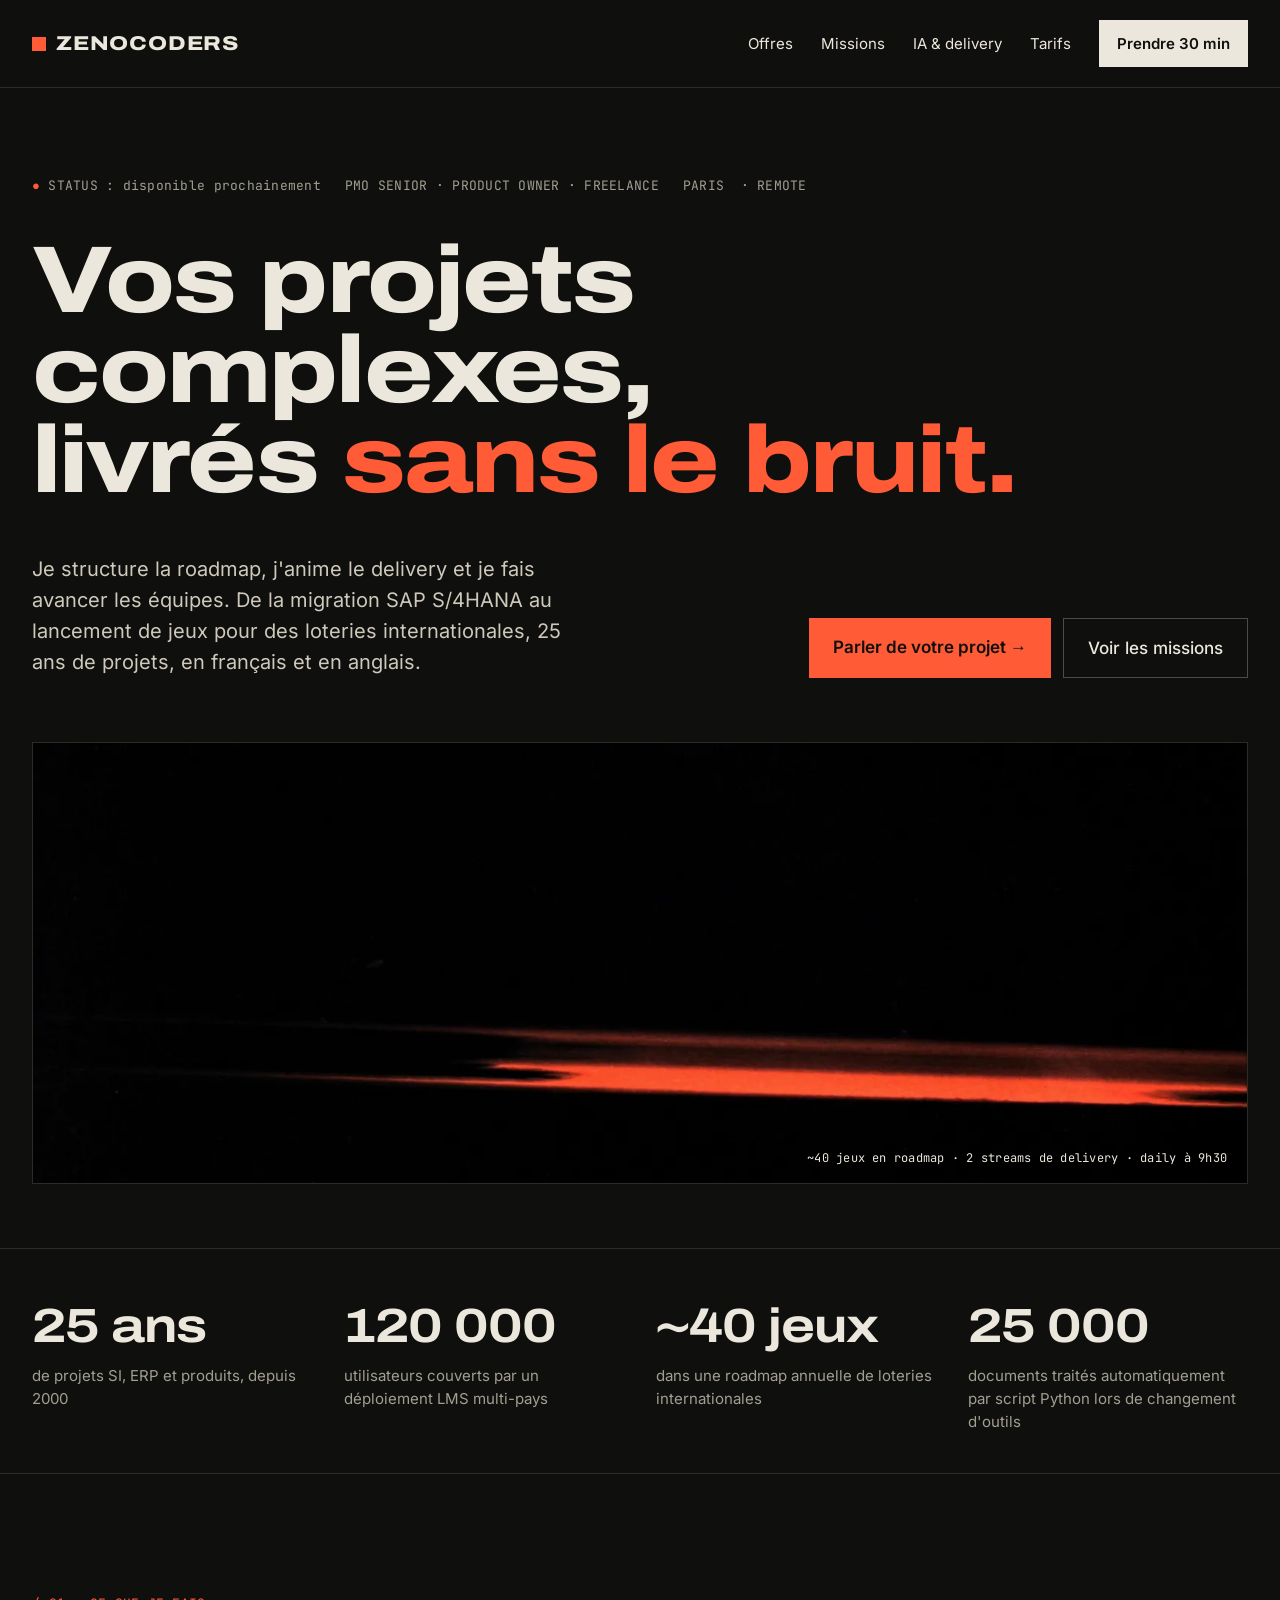
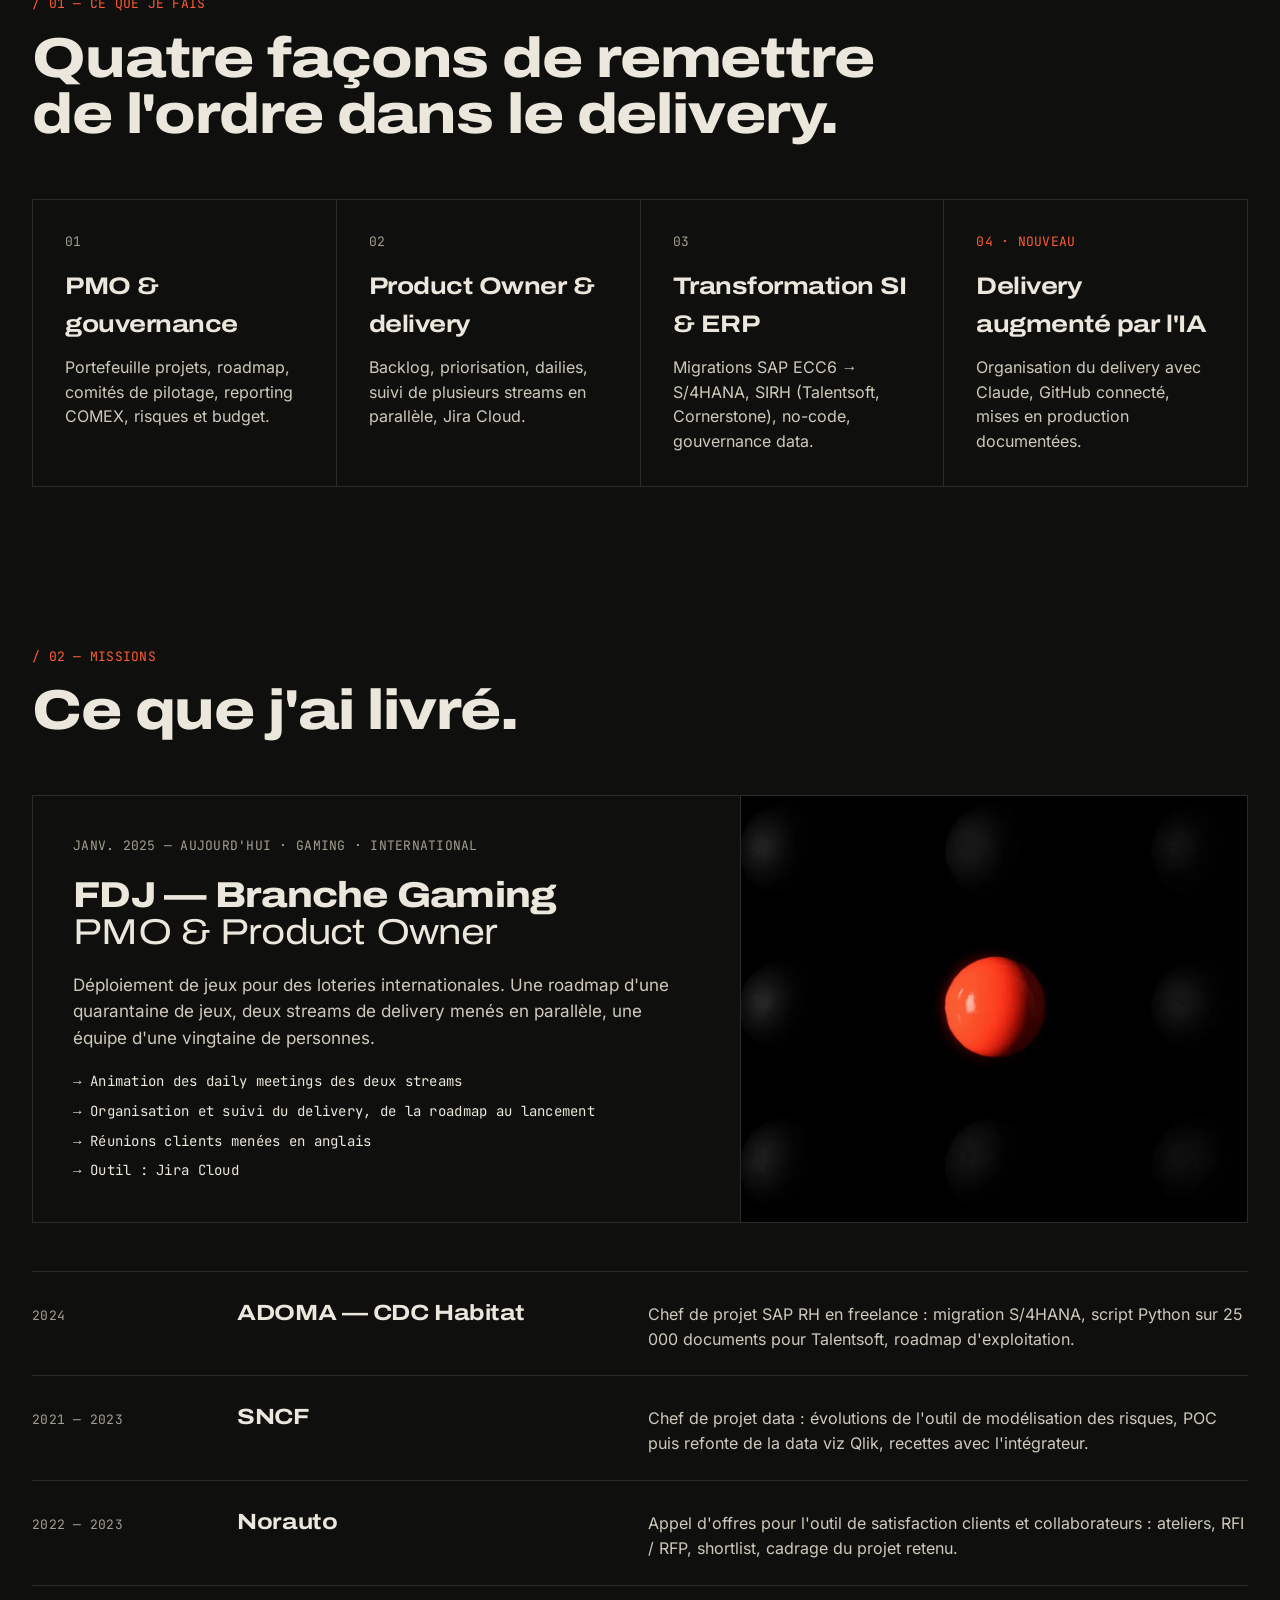
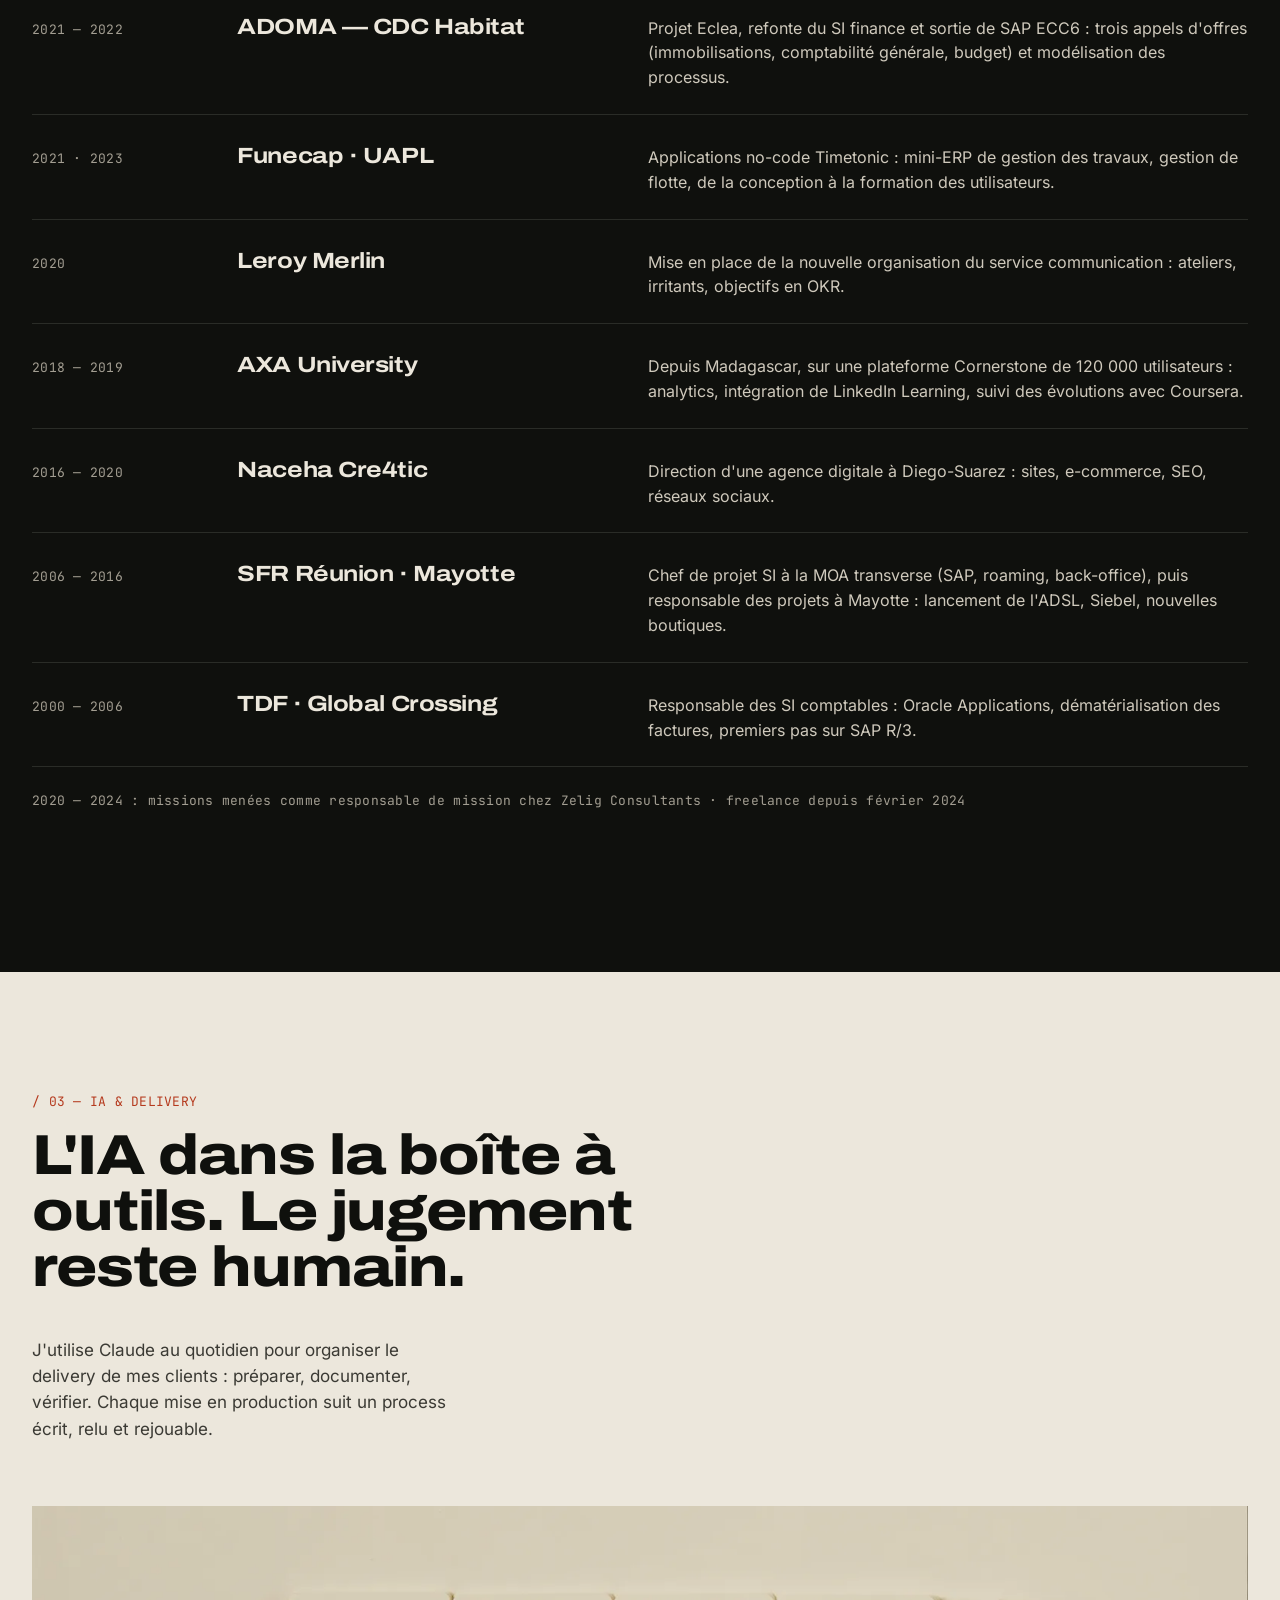
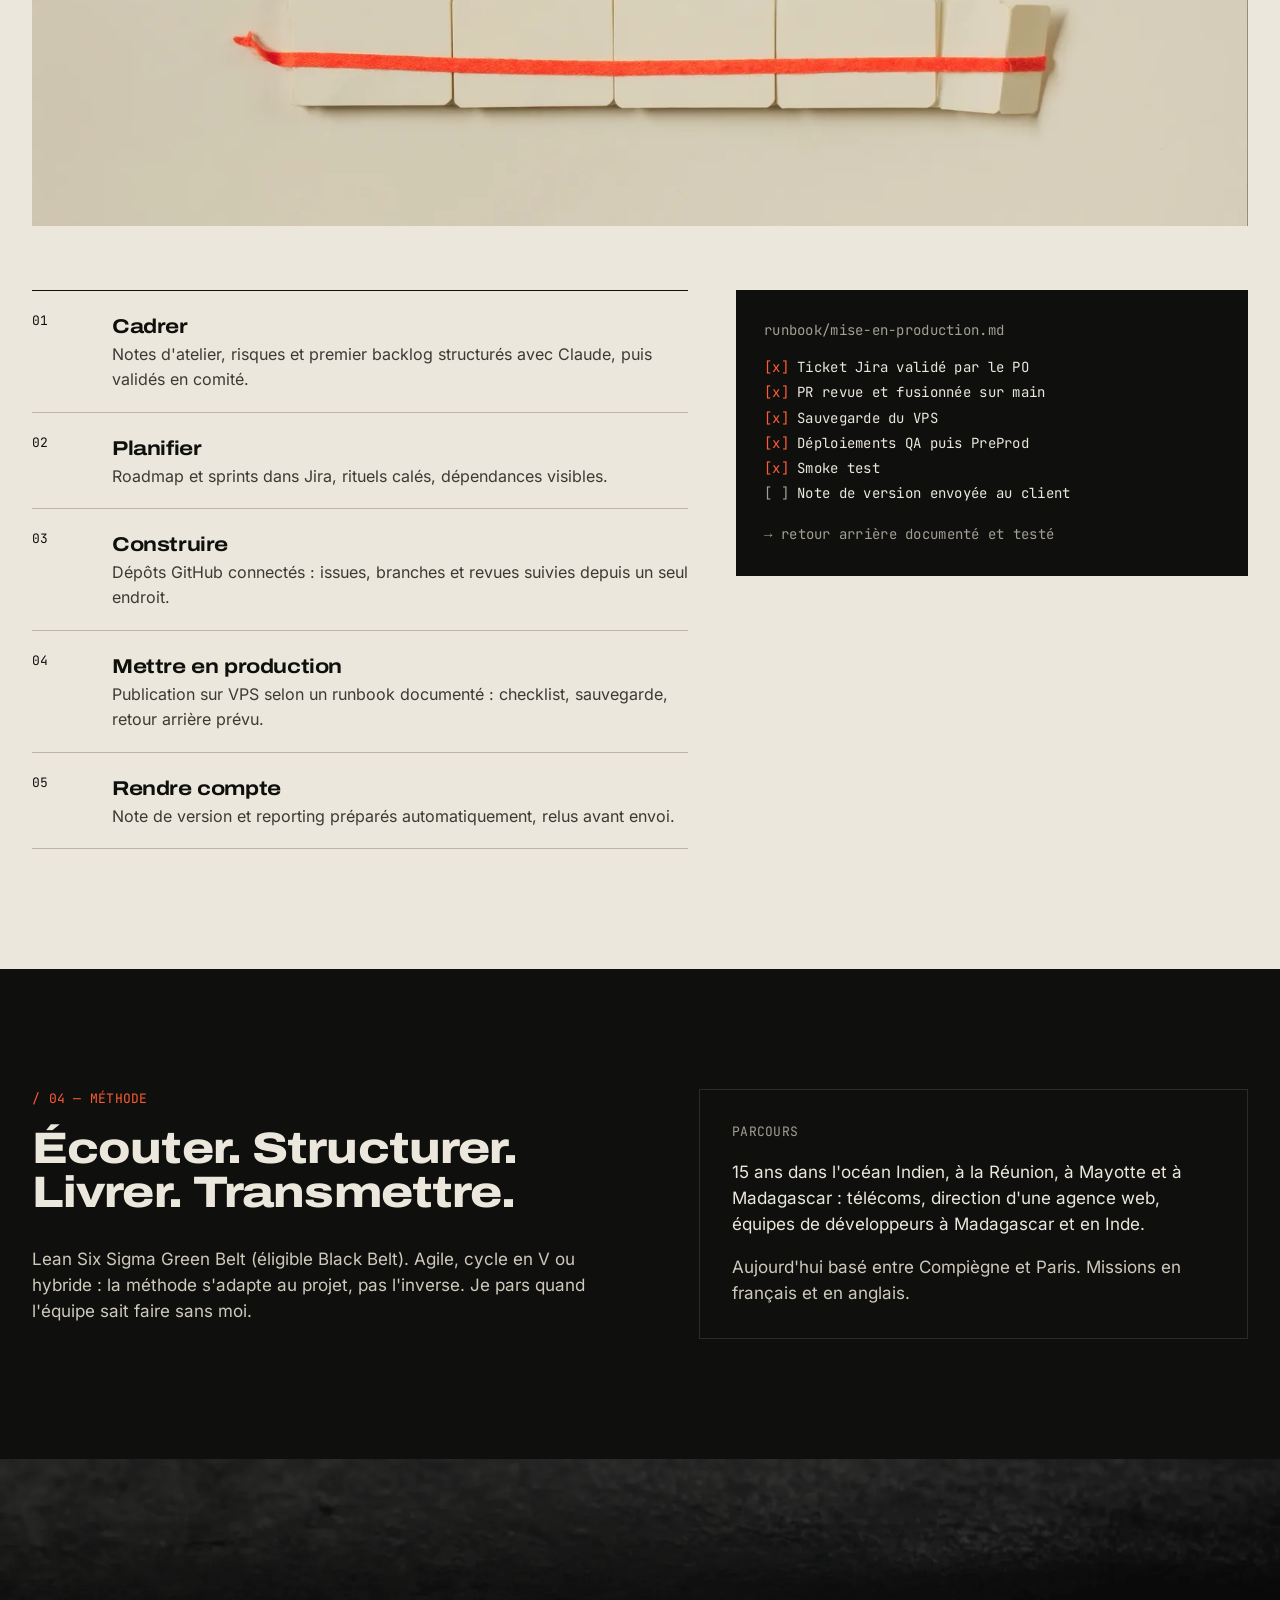
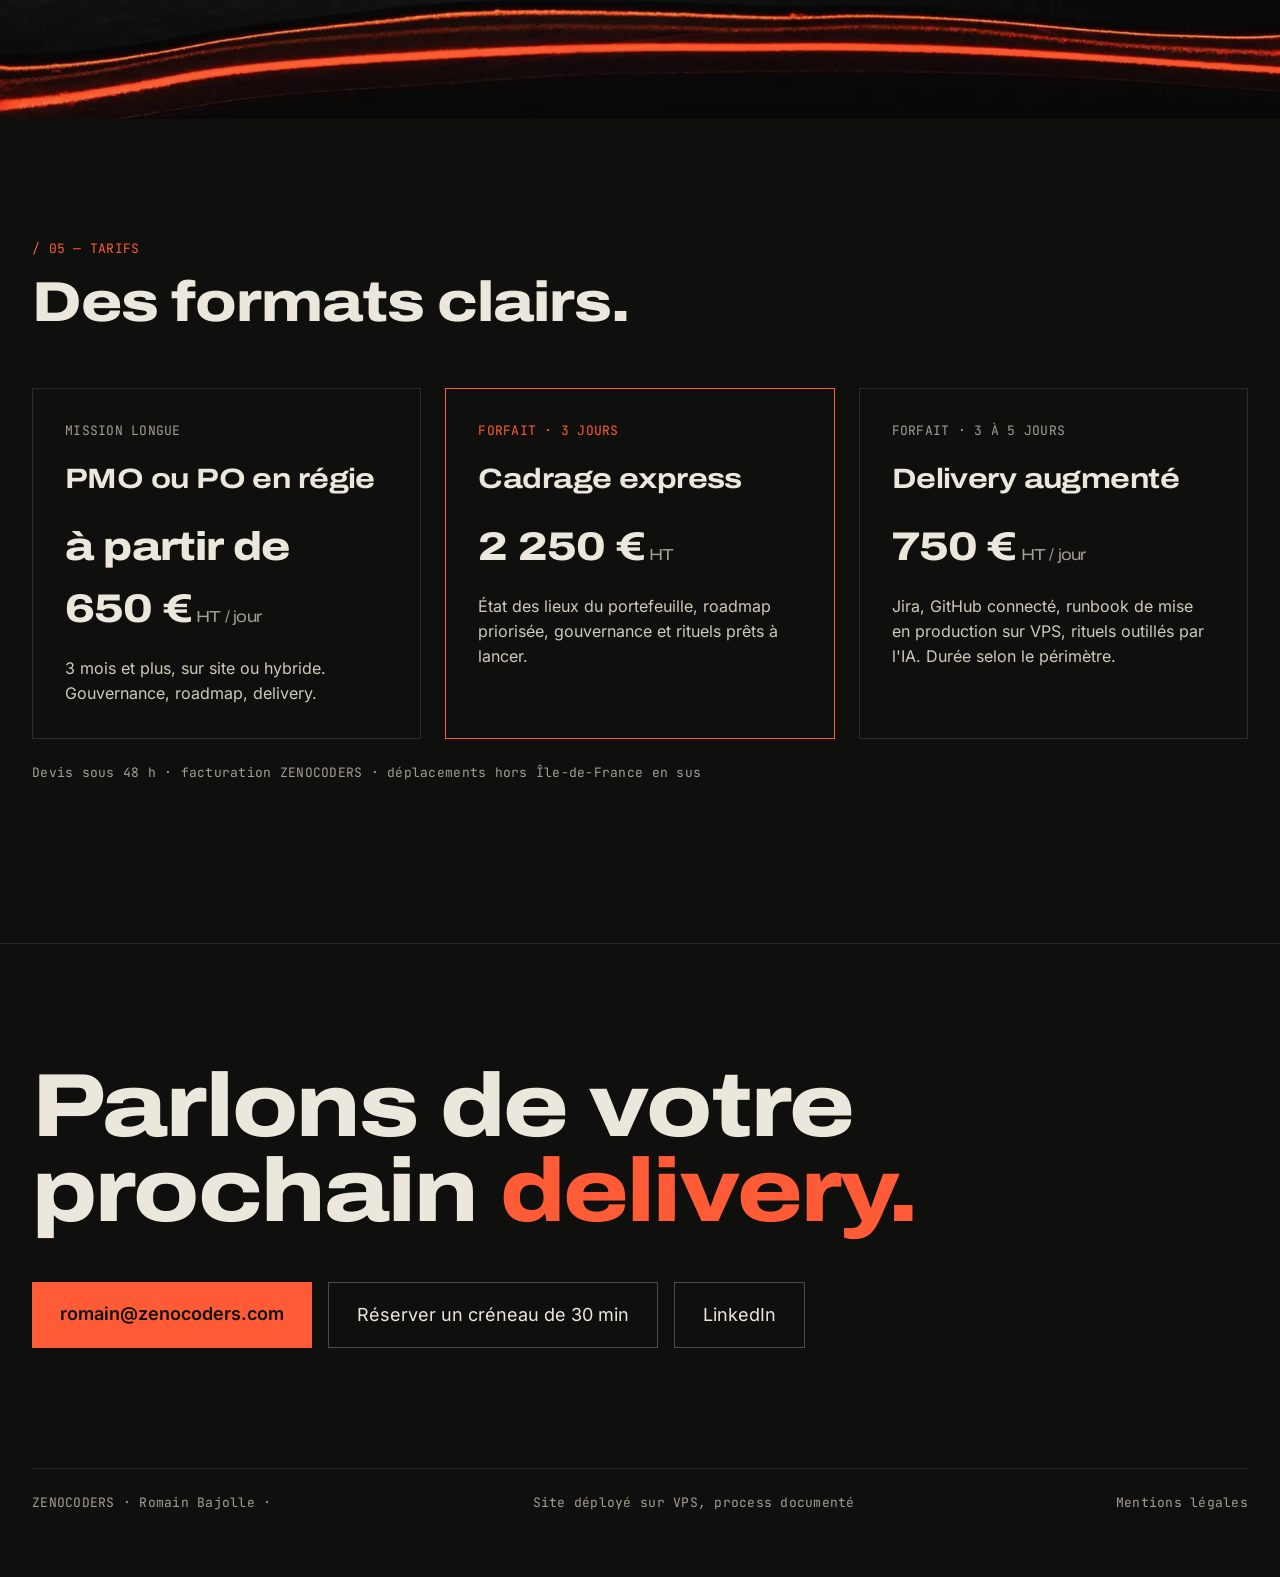
==== public/index.html @ 15e5d064 "Site vitrine zenocoders.com : page d'accueil, mentions légales, nginx durci, runbook Co-Authored-By:" ====
<!doctype html>
<html lang="fr">
<head>
<meta charset="utf-8">
<meta name="viewport" content="width=device-width, initial-scale=1">
<title>ZENOCODERS — PMO Senior &amp; Product Owner freelance</title>
<meta name="description" content="Romain Bajolle, PMO Senior et Product Owner freelance : roadmap, gouvernance et delivery de projets complexes, augmenté par l'IA. 25 ans de projets SI, ERP et produits.">
<meta name="theme-color" content="#0F100D">
<link rel="canonical" href="https://zenocoders.com/">
<meta property="og:type" content="website">
<meta property="og:title" content="ZENOCODERS — Vos projets complexes, livrés sans le bruit">
<meta property="og:description" content="PMO Senior &amp; Product Owner freelance. Roadmap, gouvernance, delivery augmenté par l'IA.">
<meta property="og:url" content="https://zenocoders.com/">
<meta property="og:image" content="https://zenocoders.com/assets/media/hero-poster.webp">
<link rel="icon" href="favicon.svg" type="image/svg+xml">
<link rel="preload" href="assets/fonts/archivo-var.woff2" as="font" type="font/woff2" crossorigin>
<link rel="stylesheet" href="styles.css">
<script src="main.js" defer></script>
</head>
<body>
<div style="background: #0F100D; color: #ECE7DC; font-family: 'Inter', sans-serif; font-size: 17px; line-height: 1.55; min-height: 100vh">

<!-- NAV -->
<header style="border-bottom: 1px solid #2A2C27">
<nav style="max-width: 1280px; margin: 0 auto; padding: 20px 32px; display: flex; flex-wrap: wrap; align-items: center; justify-content: space-between; gap: 16px">
<a href="#top" class="d" style="display: flex; align-items: center; gap: 10px; font-weight: 800; font-size: 20px; letter-spacing: 0.04em"><span style="width: 14px; height: 14px; background: #FF5B37; display: inline-block"></span>ZENOCODERS</a>
<div style="display: flex; flex-wrap: wrap; align-items: center; gap: 28px; font-size: 15px">
<span class="navl" style="display: contents"><a href="#offres">Offres</a><a href="#missions">Missions</a><a href="#ia">IA &amp; delivery</a><a href="#tarifs">Tarifs</a></span>
<a href="#contact" class="js-mail" data-u="romain" data-d="zenocoders.com" data-s="Prendre 30 min" style="background: #ECE7DC; color: #0F100D; padding: 12px 18px; font-weight: 600; min-height: 44px; box-sizing: border-box; display: inline-flex; align-items: center">Prendre 30 min</a>
</div>
</nav>
</header>

<!-- HERO -->


<!-- PROOF -->
<section class="sec" id="top" style="max-width: 1280px; margin: 0 auto; padding: 88px 32px 64px">
<div class="m" style="font-size: 13px; color: #A39E92; display: flex; flex-wrap: wrap; gap: 24px; margin-bottom: 40px"><span><span style="color: rgb(255, 91, 55)">●</span> STATUS : disponible prochainement</span><span>PMO SENIOR · PRODUCT OWNER · FREELANCE</span><span>PARIS&nbsp; · REMOTE</span></div>
<h1 class="d" style="margin: 0; font-size: clamp(48px, 7.4vw, 112px); line-height: 0.95; font-weight: 800; max-width: 1150px">Vos projets complexes,<br>livrés <span style="color: #FF5B37">sans le bruit.</span></h1>
<div style="display: flex; flex-wrap: wrap; justify-content: space-between; align-items: flex-end; gap: 32px; margin-top: 48px">
<p style="margin: 0; max-width: 560px; font-size: 20px; color: #CFC9BC">Je structure la roadmap, j'anime le delivery et je fais avancer les équipes. De la migration SAP S/4HANA au lancement de jeux pour des loteries internationales, 25 ans de projets, en français et en anglais.</p>
<div style="display: flex; flex-wrap: wrap; gap: 12px">
<a href="#contact" style="background: #FF5B37; color: #0F100D; padding: 16px 24px; font-weight: 600; min-height: 44px; box-sizing: border-box">Parler de votre projet →</a>
<a href="#missions" style="border: 1px solid #4A4C45; padding: 16px 24px; font-weight: 500; min-height: 44px; box-sizing: border-box">Voir les missions</a>
</div>
</div>

<!-- Hero visual: video placeholder + roadmap overlay -->
<div class="hv" style="margin-top: 64px; position: relative; height: 440px; background: #181A16; border: 1px solid #2A2C27; overflow: hidden">
<video preload="auto" src="assets/media/hero-loop.mp4" poster="assets/media/hero-poster.webp" autoplay muted loop playsinline aria-hidden="true" style="position: absolute; inset: 0; width: 100%; height: 100%; object-fit: cover"></video>
<div class="m" style="position: absolute; right: 20px; bottom: 16px; font-size: 12px; color: #ECE7DC">~40 jeux en roadmap · 2 streams de delivery · daily à 9h30</div>
</div>
</section><section style="border-top: 1px solid #2A2C27; border-bottom: 1px solid #2A2C27">
<div style="max-width: 1280px; margin: 0 auto; padding: 40px 32px; display: grid; grid-template-columns: repeat(auto-fit, minmax(220px, 1fr)); gap: 32px">
<div><div class="d" style="font-size: 48px; font-weight: 700">25 ans</div><div style="color: #A39E92; font-size: 15px">de projets SI, ERP et produits, depuis 2000</div></div>
<div><div class="d" style="font-size: 48px; font-weight: 700">120 000</div><div style="color: #A39E92; font-size: 15px">utilisateurs couverts par un déploiement LMS multi-pays</div></div>
<div><div class="d" style="font-size: 48px; font-weight: 700">~40 jeux</div><div style="color: #A39E92; font-size: 15px">dans une roadmap annuelle de loteries internationales</div></div>
<div><div class="d" style="font-size: 48px; font-weight: 700">25 000</div><div style="color: #A39E92; font-size: 15px">documents traités automatiquement par script Python lors de changement d'outils</div></div>
</div>
</section>

<!-- OFFRES -->
<section class="sec" id="offres" style="max-width: 1280px; margin: 0 auto; padding: 120px 32px 40px">
<div class="m" style="font-size: 13px; color: #FF5B37; margin-bottom: 16px">/ 01 — CE QUE JE FAIS</div>
<h2 class="d" style="margin: 0 0 56px; font-size: clamp(36px, 4.4vw, 64px); line-height: 1; font-weight: 800; max-width: 900px">Quatre façons de remettre de l'ordre dans le delivery.</h2>
<div style="display: grid; grid-template-columns: repeat(auto-fit, minmax(280px, 1fr)); gap: 1px; background: #2A2C27; border: 1px solid #2A2C27">
<div style="background: #0F100D; padding: 32px"><div class="m" style="font-size: 13px; color: #A39E92">01</div><h3 class="d" style="margin: 16px 0 12px; font-size: 24px; font-weight: 700">PMO &amp; gouvernance</h3><p style="margin: 0; color: #CFC9BC; font-size: 16px">Portefeuille projets, roadmap, comités de pilotage, reporting COMEX, risques et budget.</p></div>
<div style="background: #0F100D; padding: 32px"><div class="m" style="font-size: 13px; color: #A39E92">02</div><h3 class="d" style="margin: 16px 0 12px; font-size: 24px; font-weight: 700">Product Owner &amp; delivery</h3><p style="margin: 0; color: #CFC9BC; font-size: 16px">Backlog, priorisation, dailies, suivi de plusieurs streams en parallèle, Jira Cloud.</p></div>
<div style="background: #0F100D; padding: 32px"><div class="m" style="font-size: 13px; color: #A39E92">03</div><h3 class="d" style="margin: 16px 0 12px; font-size: 24px; font-weight: 700">Transformation SI &amp; ERP</h3><p style="margin: 0; color: #CFC9BC; font-size: 16px">Migrations SAP ECC6 → S/4HANA, SIRH (Talentsoft, Cornerstone), no-code, gouvernance data.</p></div>
<div style="background: #0F100D; padding: 32px"><div class="m" style="font-size: 13px; color: #FF5B37">04 · NOUVEAU</div><h3 class="d" style="margin: 16px 0 12px; font-size: 24px; font-weight: 700">Delivery augmenté par l'IA</h3><p style="margin: 0; color: #CFC9BC; font-size: 16px">Organisation du delivery avec Claude, GitHub connecté, mises en production documentées.</p></div>
</div>
</section>

<!-- MISSIONS -->
<section class="sec" id="missions" style="max-width: 1280px; margin: 0 auto; padding: 120px 32px 40px">
<div class="m" style="font-size: 13px; color: #FF5B37; margin-bottom: 16px">/ 02 — MISSIONS</div>
<h2 class="d" style="margin: 0 0 56px; font-size: clamp(36px, 4.4vw, 64px); line-height: 1; font-weight: 800">Ce que j'ai livré.</h2>

<!-- Featured case -->
<div style="display: flex; flex-wrap: wrap; border: 1px solid #2A2C27; margin-bottom: 48px">
<div style="flex: 1 1 520px; min-width: 0; padding: 40px; display: flex; flex-direction: column; gap: 20px">
<div class="m" style="font-size: 13px; color: #A39E92">JANV. 2025 — AUJOURD'HUI · GAMING · INTERNATIONAL</div>
<h3 class="d" style="margin: 0; font-size: 36px; line-height: 1.05; font-weight: 800">FDJ — Branche Gaming<br><span style="font-weight: 400">PMO &amp; Product Owner</span></h3>
<p style="margin: 0; color: #CFC9BC">Déploiement de jeux pour des loteries internationales. Une roadmap d'une quarantaine de jeux, deux streams de delivery menés en parallèle, une équipe d'une vingtaine de personnes.</p>
<ul class="m" style="margin: 0; padding: 0; list-style: none; font-size: 14px; display: flex; flex-direction: column; gap: 8px; color: #ECE7DC">
<li>→ Animation des daily meetings des deux streams</li>
<li>→ Organisation et suivi du delivery, de la roadmap au lancement</li>
<li>→ Réunions clients menées en anglais</li>
<li>→ Outil : Jira Cloud</li>
</ul>
</div>
<div style="flex: 1 1 400px; min-height: 340px; background: #181A16; border-left: 1px solid #2A2C27; position: relative">
<img src="assets/media/fdj-sphere.webp" alt="" style="position: absolute; inset: 0; width: 100%; height: 100%; object-fit: cover; display: block">
</div>
</div>

<!-- Mission list -->
<div style="border-top: 1px solid #2A2C27">
<div class="m-row" style="display: grid; grid-template-columns: repeat(12, minmax(0, 1fr)); gap: 16px; padding: 24px 0; border-bottom: 1px solid #2A2C27; align-items: baseline">
<div class="m" style="grid-column: span 2; font-size: 13px; color: #A39E92">2024</div>
<div class="d" style="grid-column: span 4; font-size: 22px; font-weight: 700">ADOMA — CDC Habitat</div>
<div style="grid-column: span 6; color: #CFC9BC; font-size: 16px">Chef de projet SAP RH en freelance : migration S/4HANA, script Python sur 25 000 documents pour Talentsoft, roadmap d'exploitation.</div>
</div>
<div class="m-row" style="display: grid; grid-template-columns: repeat(12, minmax(0, 1fr)); gap: 16px; padding: 24px 0; border-bottom: 1px solid #2A2C27; align-items: baseline">
<div class="m" style="grid-column: span 2; font-size: 13px; color: #A39E92">2021 — 2023</div>
<div class="d" style="grid-column: span 4; font-size: 22px; font-weight: 700">SNCF</div>
<div style="grid-column: span 6; color: #CFC9BC; font-size: 16px">Chef de projet data : évolutions de l'outil de modélisation des risques, POC puis refonte de la data viz Qlik, recettes avec l'intégrateur.</div>
</div>
<div class="m-row" style="display: grid; grid-template-columns: repeat(12, minmax(0, 1fr)); gap: 16px; padding: 24px 0; border-bottom: 1px solid #2A2C27; align-items: baseline">
<div class="m" style="grid-column: span 2; font-size: 13px; color: #A39E92">2022 — 2023</div>
<div class="d" style="grid-column: span 4; font-size: 22px; font-weight: 700">Norauto</div>
<div style="grid-column: span 6; color: #CFC9BC; font-size: 16px">Appel d'offres pour l'outil de satisfaction clients et collaborateurs : ateliers, RFI / RFP, shortlist, cadrage du projet retenu.</div>
</div>
<div class="m-row" style="display: grid; grid-template-columns: repeat(12, minmax(0, 1fr)); gap: 16px; padding: 24px 0; border-bottom: 1px solid #2A2C27; align-items: baseline">
<div class="m" style="grid-column: span 2; font-size: 13px; color: #A39E92">2021 — 2022</div>
<div class="d" style="grid-column: span 4; font-size: 22px; font-weight: 700">ADOMA — CDC Habitat</div>
<div style="grid-column: span 6; color: #CFC9BC; font-size: 16px">Projet Eclea, refonte du SI finance et sortie de SAP ECC6 : trois appels d'offres (immobilisations, comptabilité générale, budget) et modélisation des processus.</div>
</div>
<div class="m-row" style="display: grid; grid-template-columns: repeat(12, minmax(0, 1fr)); gap: 16px; padding: 24px 0; border-bottom: 1px solid #2A2C27; align-items: baseline">
<div class="m" style="grid-column: span 2; font-size: 13px; color: #A39E92">2021 · 2023</div>
<div class="d" style="grid-column: span 4; font-size: 22px; font-weight: 700">Funecap · UAPL</div>
<div style="grid-column: span 6; color: #CFC9BC; font-size: 16px">Applications no-code Timetonic : mini-ERP de gestion des travaux, gestion de flotte, de la conception à la formation des utilisateurs.</div>
</div>
<div class="m-row" style="display: grid; grid-template-columns: repeat(12, minmax(0, 1fr)); gap: 16px; padding: 24px 0; border-bottom: 1px solid #2A2C27; align-items: baseline">
<div class="m" style="grid-column: span 2; font-size: 13px; color: #A39E92">2020</div>
<div class="d" style="grid-column: span 4; font-size: 22px; font-weight: 700">Leroy Merlin</div>
<div style="grid-column: span 6; color: #CFC9BC; font-size: 16px">Mise en place de la nouvelle organisation du service communication : ateliers, irritants, objectifs en OKR.</div>
</div>
<div class="m-row" style="display: grid; grid-template-columns: repeat(12, minmax(0, 1fr)); gap: 16px; padding: 24px 0; border-bottom: 1px solid #2A2C27; align-items: baseline">
<div class="m" style="grid-column: span 2; font-size: 13px; color: #A39E92">2018 — 2019</div>
<div class="d" style="grid-column: span 4; font-size: 22px; font-weight: 700">AXA University</div>
<div style="grid-column: span 6; color: #CFC9BC; font-size: 16px">Depuis Madagascar, sur une plateforme Cornerstone de 120 000 utilisateurs : analytics, intégration de LinkedIn Learning, suivi des évolutions avec Coursera.</div>
</div>
<div class="m-row" style="display: grid; grid-template-columns: repeat(12, minmax(0, 1fr)); gap: 16px; padding: 24px 0; border-bottom: 1px solid #2A2C27; align-items: baseline">
<div class="m" style="grid-column: span 2; font-size: 13px; color: #A39E92">2016 — 2020</div>
<div class="d" style="grid-column: span 4; font-size: 22px; font-weight: 700">Naceha Cre4tic</div>
<div style="grid-column: span 6; color: #CFC9BC; font-size: 16px">Direction d'une agence digitale à Diego-Suarez : sites, e-commerce, SEO, réseaux sociaux.</div>
</div>
<div class="m-row" style="display: grid; grid-template-columns: repeat(12, minmax(0, 1fr)); gap: 16px; padding: 24px 0; border-bottom: 1px solid #2A2C27; align-items: baseline">
<div class="m" style="grid-column: span 2; font-size: 13px; color: #A39E92">2006 — 2016</div>
<div class="d" style="grid-column: span 4; font-size: 22px; font-weight: 700">SFR Réunion · Mayotte</div>
<div style="grid-column: span 6; color: #CFC9BC; font-size: 16px">Chef de projet SI à la MOA transverse (SAP, roaming, back-office), puis responsable des projets à Mayotte : lancement de l'ADSL, Siebel, nouvelles boutiques.</div>
</div>
<div class="m-row" style="display: grid; grid-template-columns: repeat(12, minmax(0, 1fr)); gap: 16px; padding: 24px 0; border-bottom: 1px solid #2A2C27; align-items: baseline">
<div class="m" style="grid-column: span 2; font-size: 13px; color: #A39E92">2000 — 2006</div>
<div class="d" style="grid-column: span 4; font-size: 22px; font-weight: 700">TDF · Global Crossing</div>
<div style="grid-column: span 6; color: #CFC9BC; font-size: 16px">Responsable des SI comptables : Oracle Applications, dématérialisation des factures, premiers pas sur SAP R/3.</div>
</div>
</div>
<p class="m" style="margin: 24px 0 0; font-size: 13px; color: #A39E92">2020 — 2024 : missions menées comme responsable de mission chez Zelig Consultants · freelance depuis février 2024</p>
</section>

<!-- IA -->
<section id="ia" style="background: #ECE7DC; color: #0F100D; margin-top: 120px">
<div class="sec" style="max-width: 1280px; margin: 0 auto; padding: 120px 32px">
<div class="m" style="font-size: 13px; color: #B53A1E; margin-bottom: 16px">/ 03 — IA &amp; DELIVERY</div>
<div style="display: flex; flex-wrap: wrap; justify-content: space-between; gap: 40px; margin-bottom: 64px">
<h2 class="d" style="margin: 0; font-size: clamp(36px, 4.4vw, 64px); line-height: 1; font-weight: 800; max-width: 760px">L'IA dans la boîte à outils. Le jugement reste humain.</h2>
<p style="margin: 0; max-width: 420px; color: #3B3A34">J'utilise Claude au quotidien pour organiser le delivery de mes clients : préparer, documenter, vérifier. Chaque mise en production suit un process écrit, relu et rejouable.</p>
</div>
<img src="assets/media/ia-fil.webp" alt="" style="display: block; width: 100%; height: 320px; object-fit: cover; margin-bottom: 64px">
<div style="display: flex; flex-wrap: wrap; gap: 48px">
<ol style="flex: 1 1 560px; min-width: 0; margin: 0; padding: 0; list-style: none; border-top: 1px solid #0F100D">
<li style="display: grid; grid-template-columns: 64px 1fr; gap: 16px; padding: 20px 0; border-bottom: 1px solid #BDB6A8"><span class="m" style="font-size: 13px">01</span><div><strong class="d" style="font-size: 20px">Cadrer</strong><div style="color: #3B3A34; font-size: 16px">Notes d'atelier, risques et premier backlog structurés avec Claude, puis validés en comité.</div></div></li>
<li style="display: grid; grid-template-columns: 64px 1fr; gap: 16px; padding: 20px 0; border-bottom: 1px solid #BDB6A8"><span class="m" style="font-size: 13px">02</span><div><strong class="d" style="font-size: 20px">Planifier</strong><div style="color: #3B3A34; font-size: 16px">Roadmap et sprints dans Jira, rituels calés, dépendances visibles.</div></div></li>
<li style="display: grid; grid-template-columns: 64px 1fr; gap: 16px; padding: 20px 0; border-bottom: 1px solid #BDB6A8"><span class="m" style="font-size: 13px">03</span><div><strong class="d" style="font-size: 20px">Construire</strong><div style="color: #3B3A34; font-size: 16px">Dépôts GitHub connectés : issues, branches et revues suivies depuis un seul endroit.</div></div></li>
<li style="display: grid; grid-template-columns: 64px 1fr; gap: 16px; padding: 20px 0; border-bottom: 1px solid #BDB6A8"><span class="m" style="font-size: 13px">04</span><div><strong class="d" style="font-size: 20px">Mettre en production</strong><div style="color: #3B3A34; font-size: 16px">Publication sur VPS selon un runbook documenté : checklist, sauvegarde, retour arrière prévu.</div></div></li>
<li style="display: grid; grid-template-columns: 64px 1fr; gap: 16px; padding: 20px 0; border-bottom: 1px solid #BDB6A8"><span class="m" style="font-size: 13px">05</span><div><strong class="d" style="font-size: 20px">Rendre compte</strong><div style="color: #3B3A34; font-size: 16px">Note de version et reporting préparés automatiquement, relus avant envoi.</div></div></li>
</ol>
<div class="m" style="flex: 1 1 360px; min-width: 0; background: #0F100D; color: #ECE7DC; padding: 28px; font-size: 14px; line-height: 1.8; align-self: flex-start">
<div style="color: #A39E92; margin-bottom: 12px">runbook/mise-en-production.md</div>
<div><span style="color: #FF5B37">[x]</span> Ticket Jira validé par le PO</div>
<div><span style="color: #FF5B37">[x]</span> PR revue et fusionnée sur main</div>
<div><span style="color: #FF5B37">[x]</span> Sauvegarde du VPS</div>
<div><span style="color: rgb(255, 91, 55)">[x]</span> Déploiements QA puis PreProd</div>
<div><span style="color: rgb(255, 91, 55)">[x]</span>&nbsp;Smoke test</div>
<div><span style="color: #A39E92">[ ]</span> Note de version envoyée au client</div>
<div style="color: #A39E92; margin-top: 16px">→ retour arrière documenté et testé</div>
</div>
</div>
</div>
</section>

<!-- METHODE + PARCOURS -->
<section class="sec" style="max-width: 1280px; margin: 0 auto; padding: 120px 32px 40px; display: flex; flex-wrap: wrap; gap: 64px">
<div style="flex: 1 1 520px; min-width: 0">
<div class="m" style="font-size: 13px; color: #FF5B37; margin-bottom: 16px">/ 04 — MÉTHODE</div>
<h2 class="d" style="margin: 0 0 32px; font-size: 44px; line-height: 1; font-weight: 800">Écouter. Structurer. Livrer. Transmettre.</h2>
<p style="margin: 0; color: #CFC9BC">Lean Six Sigma Green Belt (éligible Black Belt). Agile, cycle en V ou hybride : la méthode s'adapte au projet, pas l'inverse. Je pars quand l'équipe sait faire sans moi.</p>
</div>
<div style="flex: 1 1 400px; min-width: 0; border: 1px solid #2A2C27; padding: 32px">
<div class="m" style="font-size: 13px; color: #A39E92; margin-bottom: 16px">PARCOURS</div>
<p style="margin: 0 0 16px">15 ans dans l'océan Indien, à la Réunion, à Mayotte et à Madagascar : télécoms, direction d'une agence web, équipes de développeurs à Madagascar et en Inde.</p>
<p style="margin: 0; color: #CFC9BC">Aujourd'hui basé entre Compiègne et Paris. Missions en français et en anglais.</p>
</div>
</section>

<div style="margin-top: 80px; height: 260px; overflow: hidden"><img src="assets/media/ligne-metal.webp" alt="" style="display: block; width: 100%; height: 100%; object-fit: cover"></div>
<!-- TARIFS -->
<section class="sec" id="tarifs" style="max-width: 1280px; margin: 0 auto; padding: 120px 32px 40px">
<div class="m" style="font-size: 13px; color: #FF5B37; margin-bottom: 16px">/ 05 — TARIFS</div>
<h2 class="d" style="margin: 0 0 56px; font-size: clamp(36px, 4.4vw, 64px); line-height: 1; font-weight: 800">Des formats clairs.</h2>
<div style="display: grid; grid-template-columns: repeat(auto-fit, minmax(300px, 1fr)); gap: 24px">
<div style="border: 1px solid #2A2C27; padding: 32px; display: flex; flex-direction: column; gap: 16px">
<div class="m" style="font-size: 13px; color: #A39E92">MISSION LONGUE</div>
<h3 class="d" style="margin: 0; font-size: 28px; font-weight: 700">PMO ou PO en régie</h3>
<div class="d" style="font-size: 40px; font-weight: 800">à partir de <br>650 €<span style="font-size: 16px; font-weight: 400; color: rgb(163, 158, 146)"> HT / jour</span></div>
<p style="margin: 0; color: #CFC9BC; font-size: 16px">3 mois et plus, sur site ou hybride. Gouvernance, roadmap, delivery.</p>
</div>
<div style="border: 1px solid #FF5B37; padding: 32px; display: flex; flex-direction: column; gap: 16px">
<div class="m" style="font-size: 13px; color: #FF5B37">FORFAIT · 3 JOURS</div>
<h3 class="d" style="margin: 0; font-size: 28px; font-weight: 700">Cadrage express</h3>
<div class="d" style="font-size: 40px; font-weight: 800">2 250 €<span style="font-size: 16px; font-weight: 400; color: rgb(163, 158, 146)"> HT</span></div>
<p style="margin: 0; color: #CFC9BC; font-size: 16px">État des lieux du portefeuille, roadmap priorisée, gouvernance et rituels prêts à lancer.</p>
</div>
<div style="border: 1px solid #2A2C27; padding: 32px; display: flex; flex-direction: column; gap: 16px">
<div class="m" style="font-size: 13px; color: #A39E92">FORFAIT · 3 À 5 JOURS</div>
<h3 class="d" style="margin: 0; font-size: 28px; font-weight: 700">Delivery augmenté</h3>
<div class="d" style="font-size: 40px; font-weight: 800">750 €<span style="font-size: 16px; font-weight: 400; color: rgb(163, 158, 146)"> HT / jour</span></div>
<p style="margin: 0; color: #CFC9BC; font-size: 16px">Jira, GitHub connecté, runbook de mise en production sur VPS, rituels outillés par l'IA. Durée selon le périmètre.</p>
</div>
</div>
<p class="m" style="margin: 24px 0 0; font-size: 13px; color: #A39E92">Devis sous 48 h · facturation ZENOCODERS · déplacements hors Île-de-France en sus</p>
</section>

<!-- CONTACT -->
<section id="contact" style="border-top: 1px solid #2A2C27; margin-top: 120px">
<div class="sec" style="max-width: 1280px; margin: 0 auto; padding: 120px 32px 64px">
<h2 class="d" style="margin: 0; font-size: clamp(44px, 7vw, 104px); line-height: 0.95; font-weight: 800">Parlons de votre<br>prochain <span style="color: #FF5B37">delivery.</span></h2>
<div style="display: flex; flex-wrap: wrap; gap: 16px; margin-top: 48px">
<a href="#contact" class="js-mail" data-u="romain" data-d="zenocoders.com" data-text="1" style="background: #FF5B37; color: #0F100D; padding: 18px 28px; font-weight: 600; font-size: 18px">romain [at] zenocoders.com</a>
<a href="#contact" class="js-mail" data-u="romain" data-d="zenocoders.com" data-s="Créneau de 30 min" style="border: 1px solid #4A4C45; padding: 18px 28px; font-size: 18px">Réserver un créneau de 30 min</a>
<a href="https://www.linkedin.com/in/romain-bajolle/" rel="noopener noreferrer" target="_blank" style="border: 1px solid #4A4C45; padding: 18px 28px; font-size: 18px">LinkedIn</a>
</div>
<div class="m" style="margin-top: 120px; padding-top: 24px; border-top: 1px solid #2A2C27; display: flex; flex-wrap: wrap; justify-content: space-between; gap: 16px; font-size: 13px; color: #A39E92"><span>ZENOCODERS · Romain Bajolle ·</span><span>Site déployé sur VPS, process documenté</span><a href="mentions-legales.html" style="color: #A39E92">Mentions légales</a></div>
</div>
</section>

</div>
</body>
</html>
---- public/styles.css ----
@font-face{font-family:'Archivo';src:url(assets/fonts/archivo-var.woff2) format('woff2');font-weight:100 900;font-stretch:62% 125%;font-display:swap}
@font-face{font-family:'Inter';src:url(assets/fonts/inter-400.woff2) format('woff2');font-weight:400;font-display:swap}
@font-face{font-family:'Inter';src:url(assets/fonts/inter-500.woff2) format('woff2');font-weight:500;font-display:swap}
@font-face{font-family:'Inter';src:url(assets/fonts/inter-600.woff2) format('woff2');font-weight:600;font-display:swap}
@font-face{font-family:'JetBrains Mono';src:url(assets/fonts/jbmono-400.woff2) format('woff2');font-weight:400;font-display:swap}
@font-face{font-family:'JetBrains Mono';src:url(assets/fonts/jbmono-500.woff2) format('woff2');font-weight:500;font-display:swap}
html{scroll-behavior:smooth}
@media (prefers-reduced-motion:reduce){html{scroll-behavior:auto}}
a:focus-visible{outline:2px solid #FF5B37;outline-offset:3px}
body{margin:0;background:#0F100D}
a{color:#ECE7DC;text-decoration:none}a:hover{color:#FF5B37}
.d{font-family:'Archivo',sans-serif;font-stretch:118%;letter-spacing:-0.02em}
.m{font-family:'JetBrains Mono',monospace;letter-spacing:0.02em}
.m-row{}
@media (max-width:720px){
.m-row{grid-template-columns:1fr!important;gap:6px!important}
.m-row>*{grid-column:auto!important}
.sec{padding-top:72px!important;padding-left:20px!important;padding-right:20px!important}
.navl{display:none!important}
.hv{height:240px!important}
}
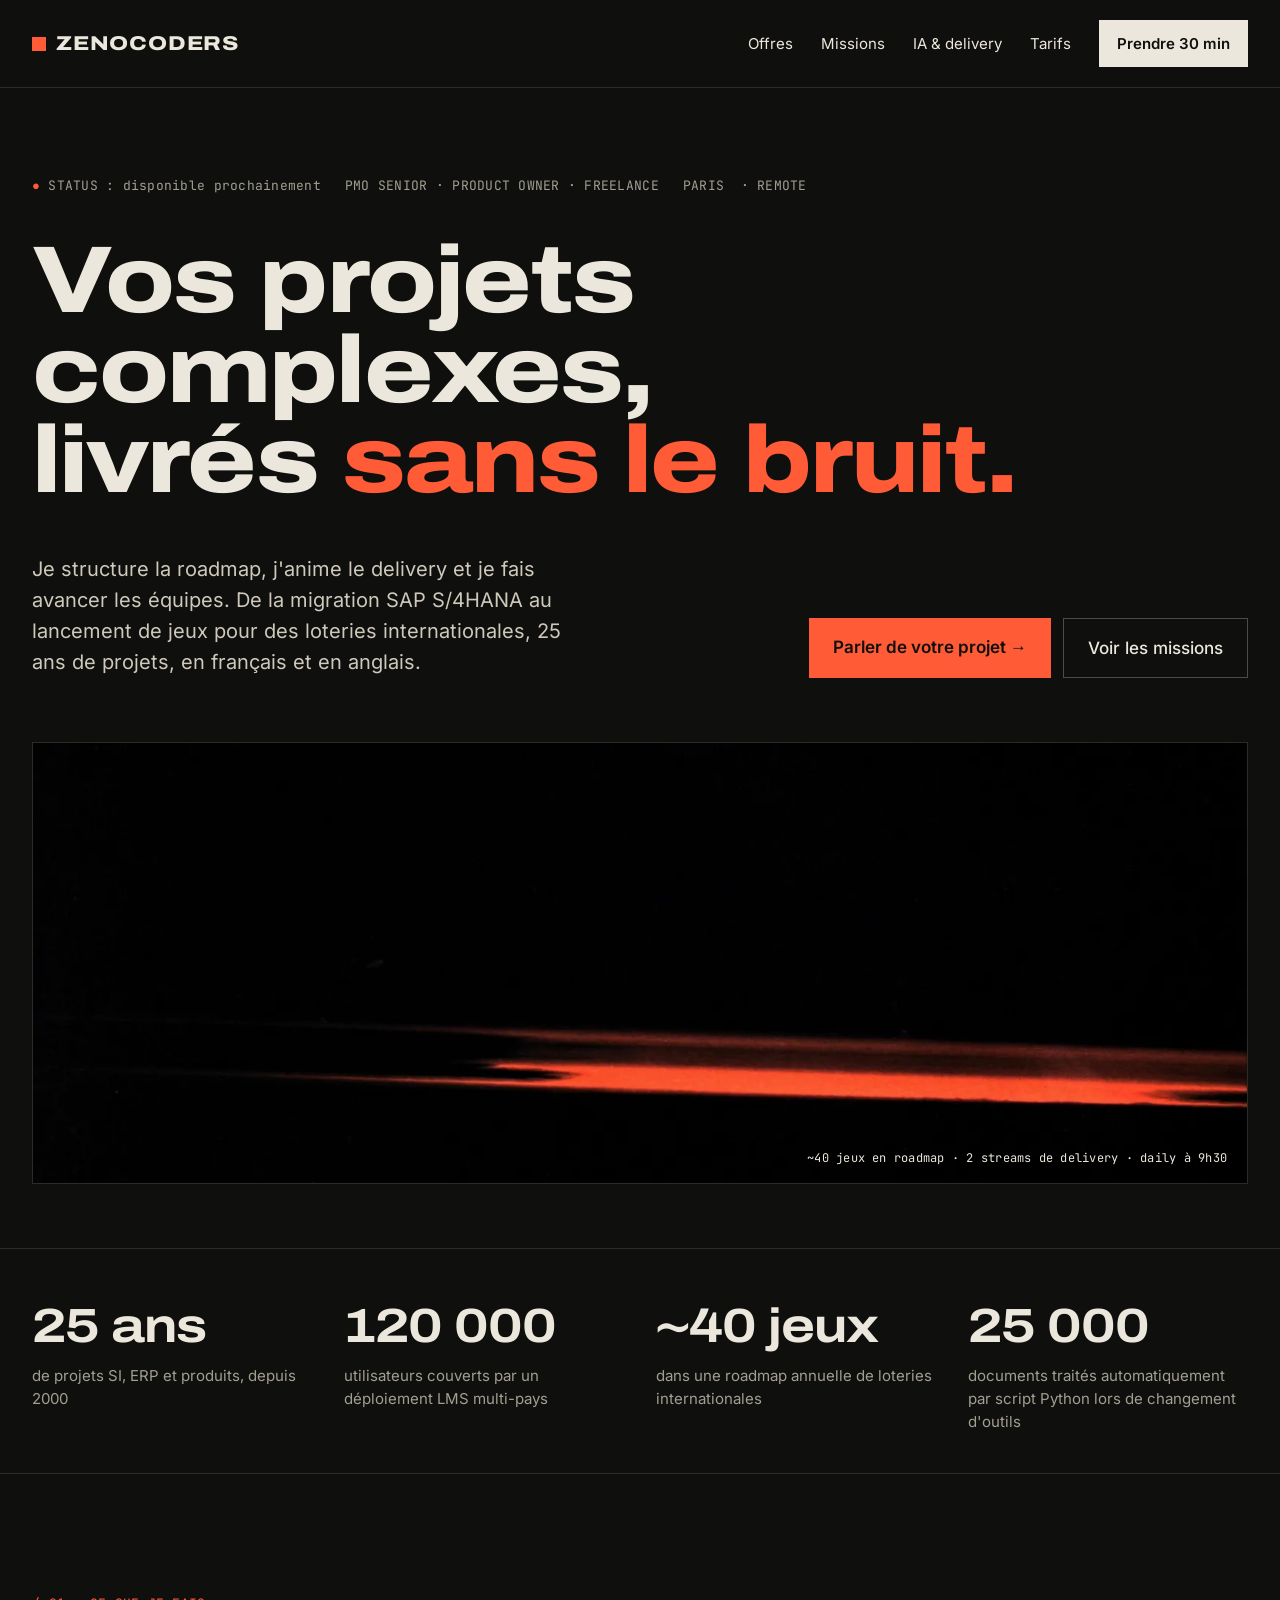
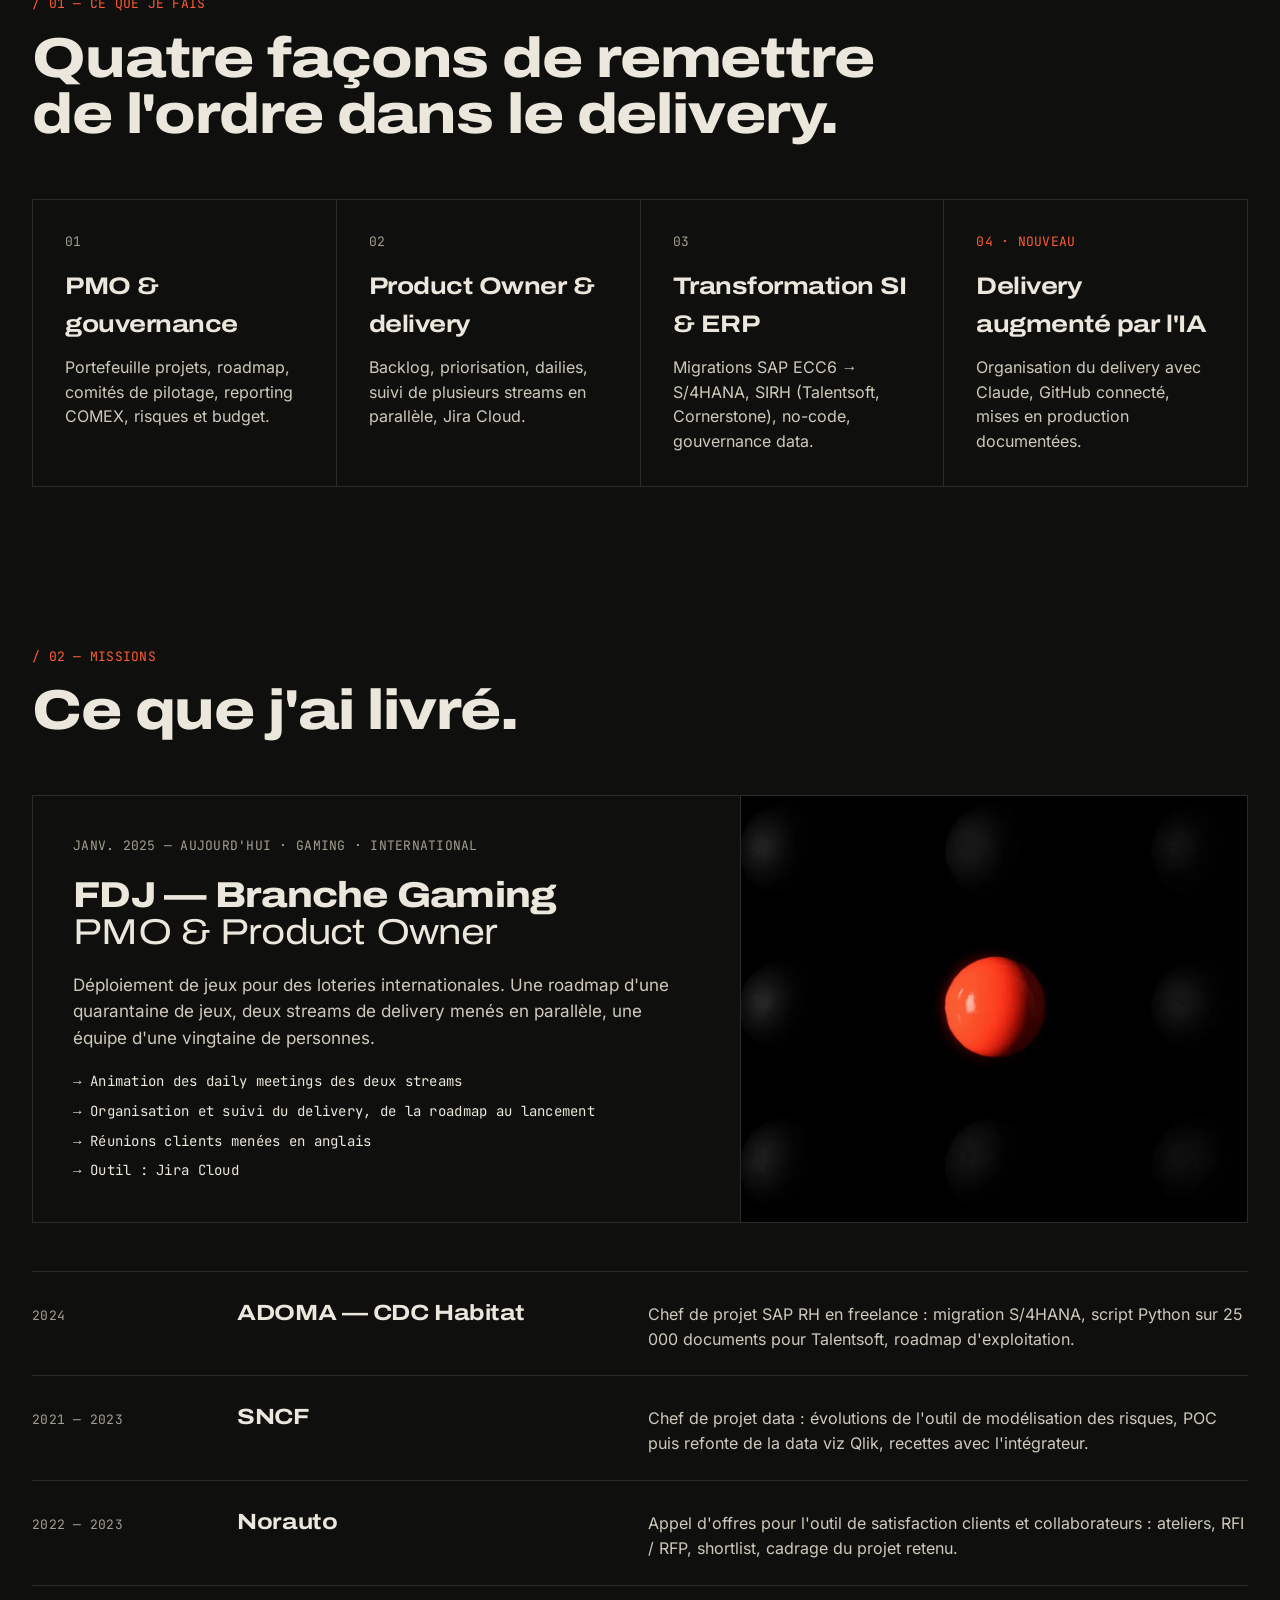
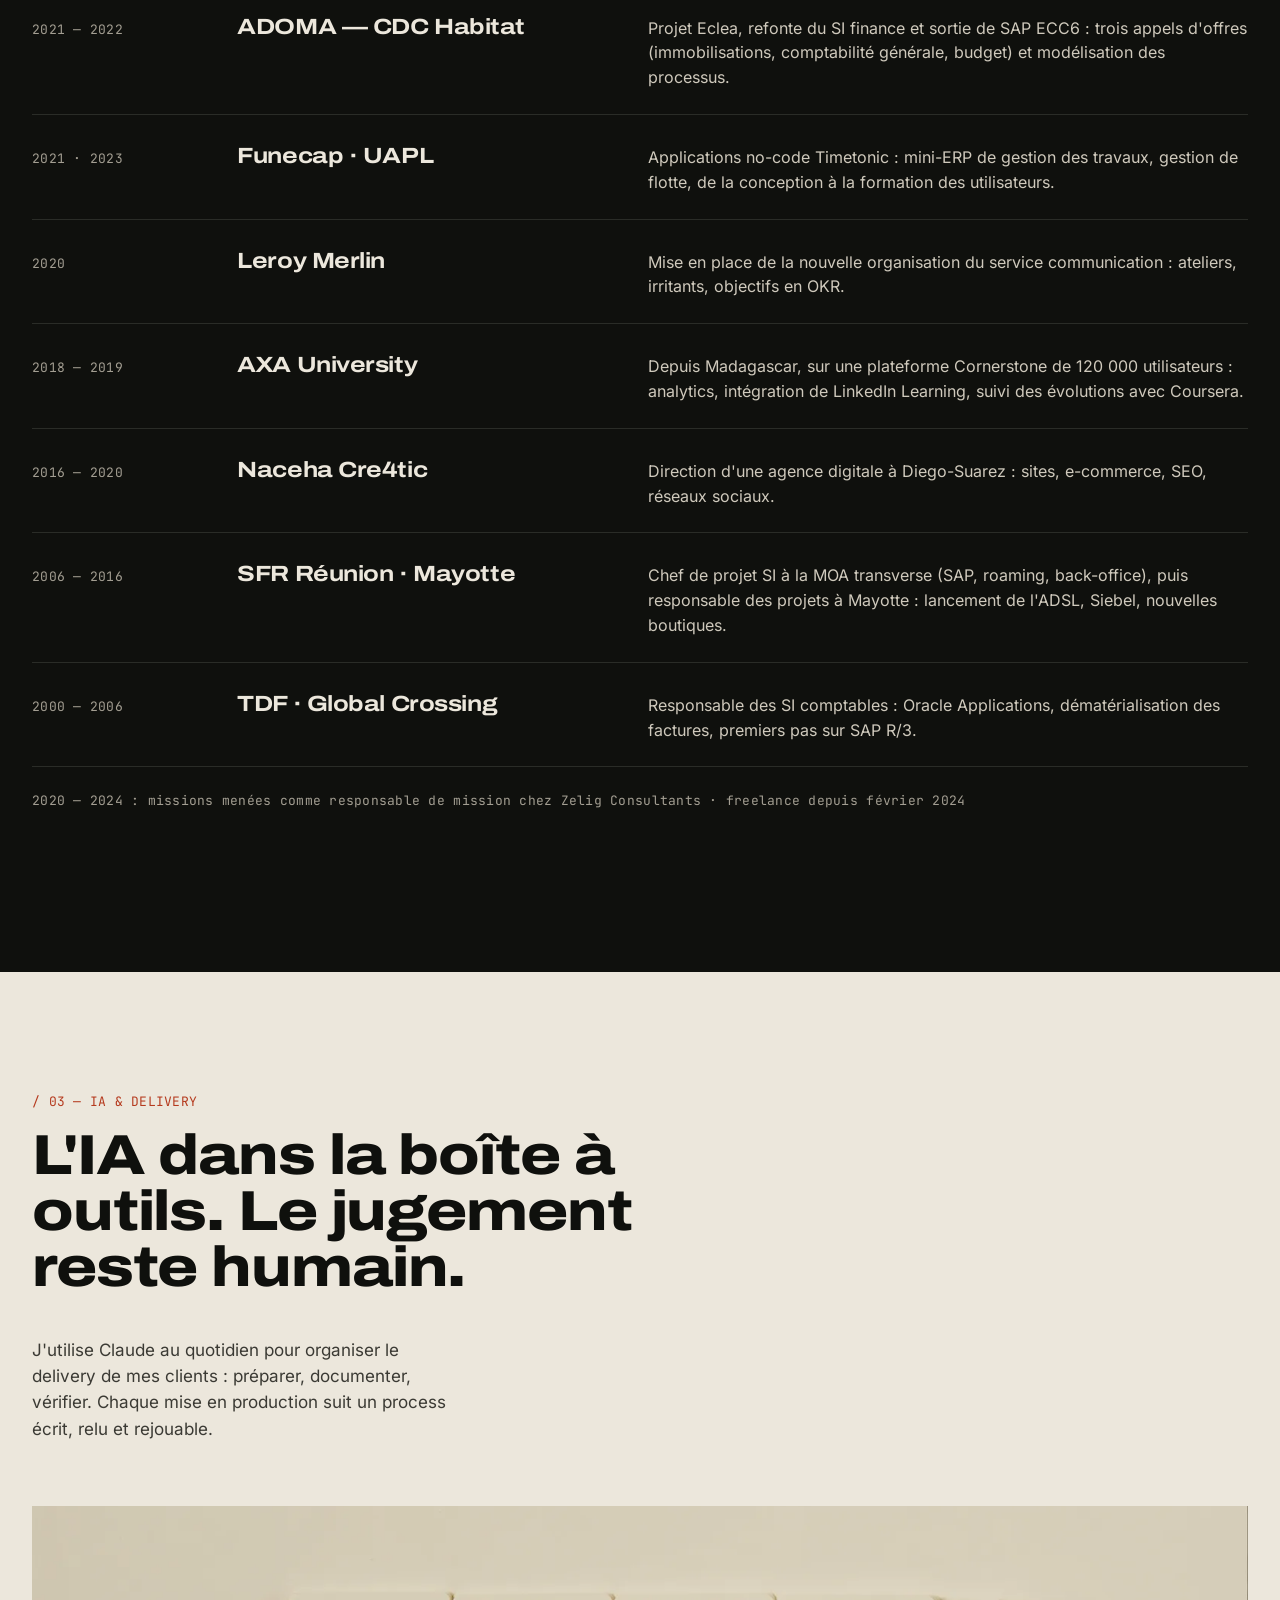
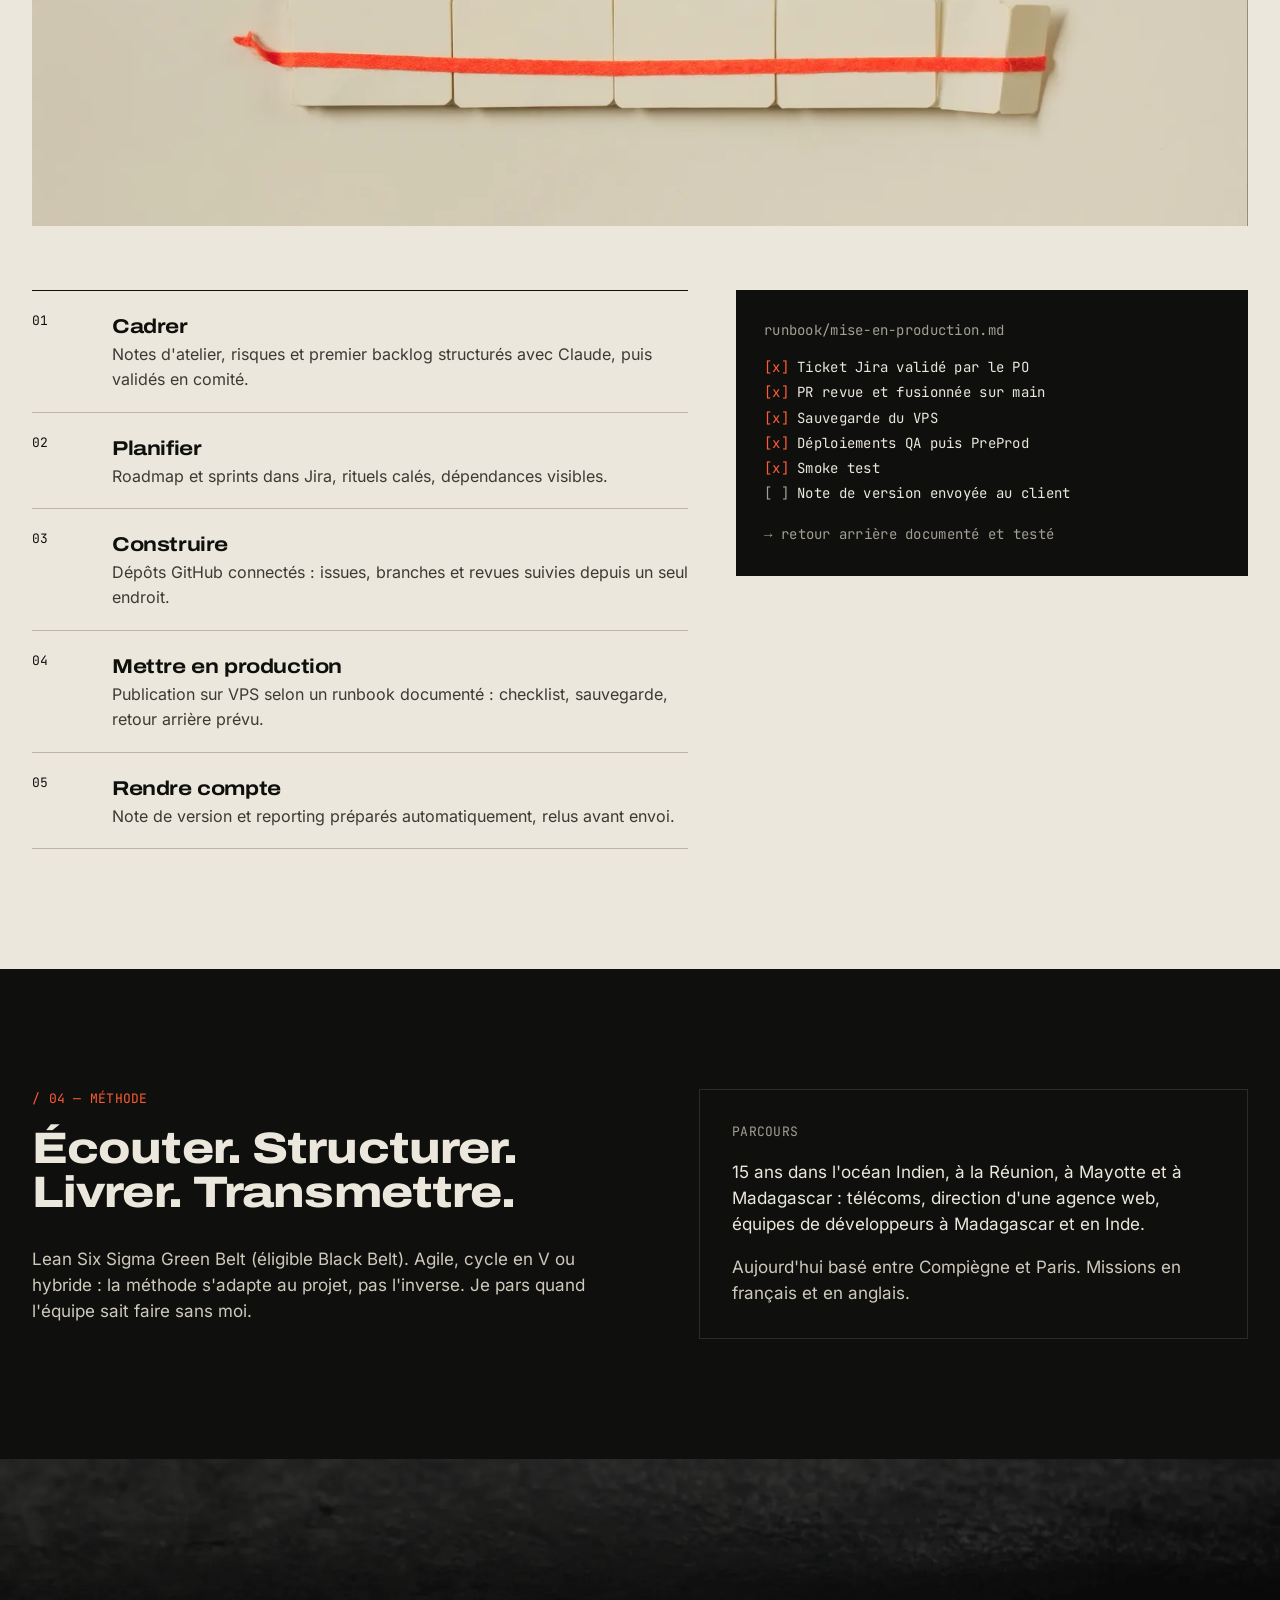
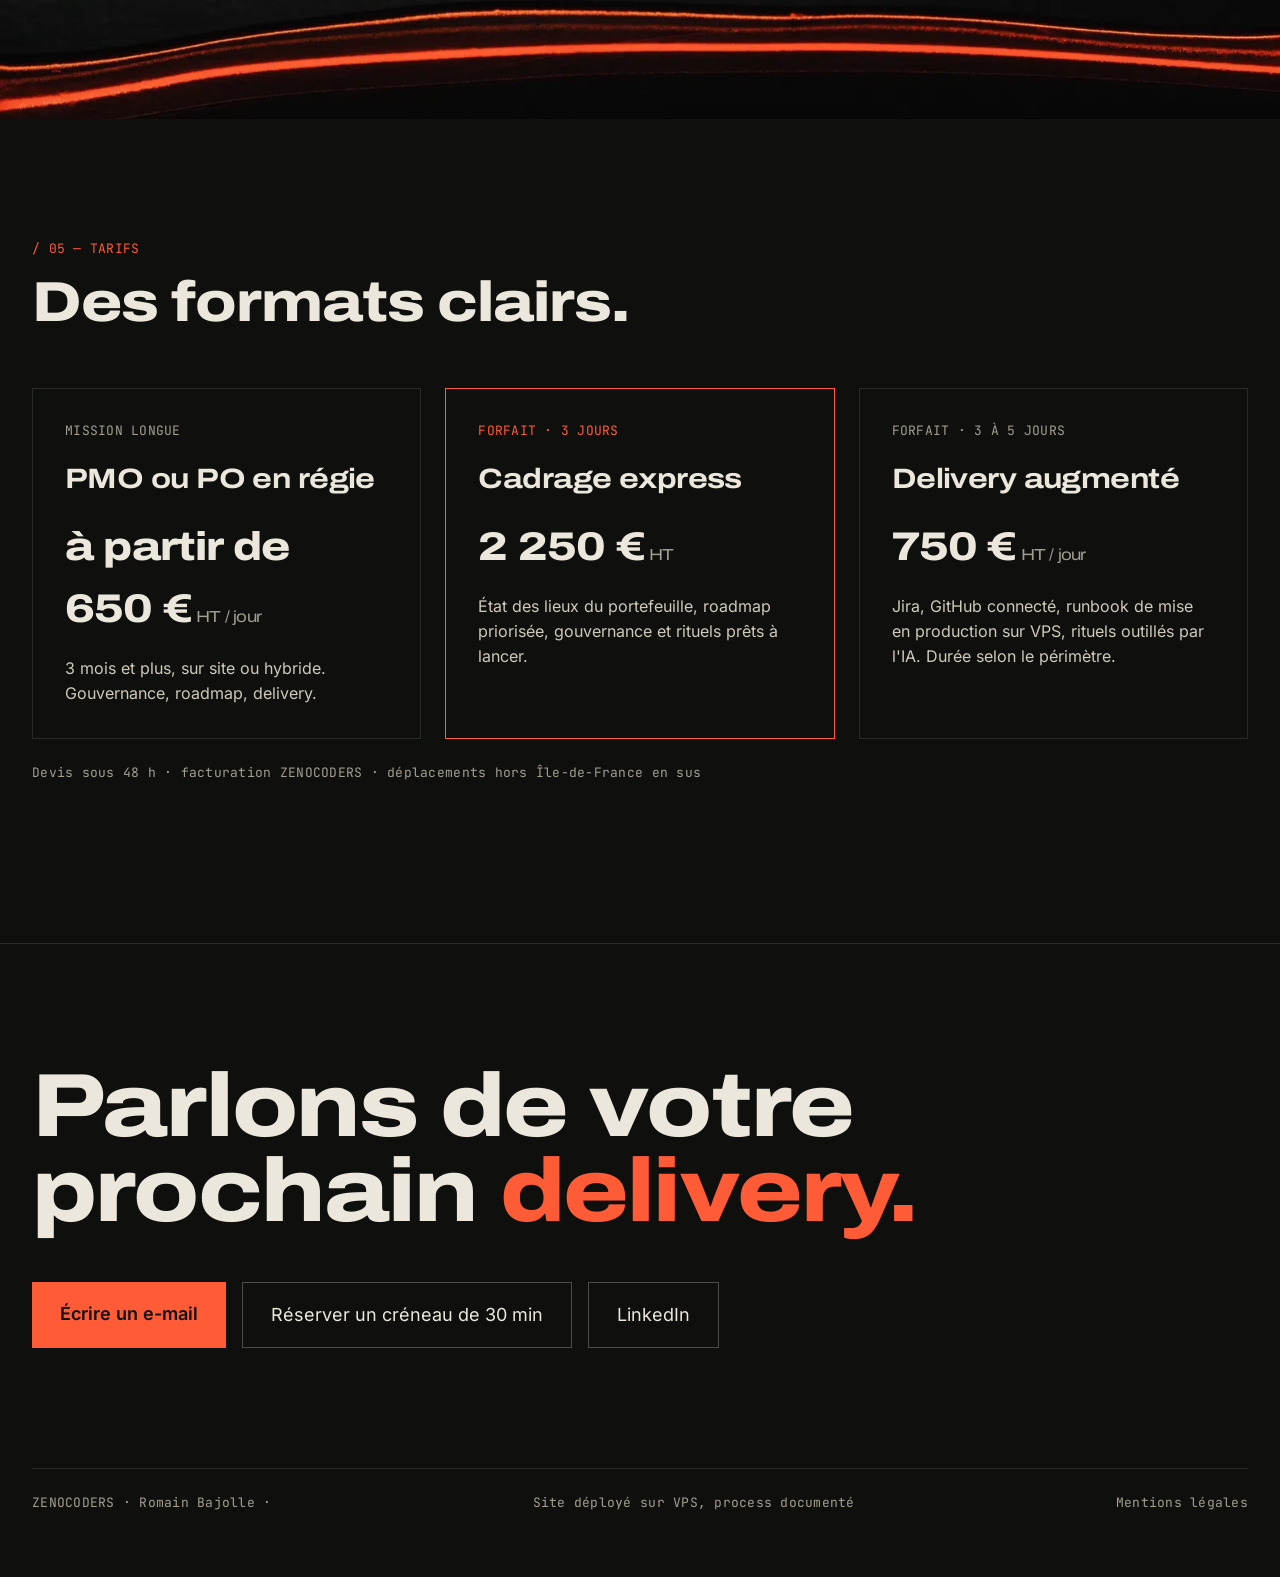
==== commit 023d5fa9: "Adresse e-mail assemblée au clic, lecture vidéo forcée pour Safari - Le bouton de contact affiche « " ====
--- a/public/index.html
+++ b/public/index.html
@@ -48,7 +48,7 @@
 
 <!-- Hero visual: video placeholder + roadmap overlay -->
 <div class="hv" style="margin-top: 64px; position: relative; height: 440px; background: #181A16; border: 1px solid #2A2C27; overflow: hidden">
-<video preload="auto" src="assets/media/hero-loop.mp4" poster="assets/media/hero-poster.webp" autoplay muted loop playsinline aria-hidden="true" style="position: absolute; inset: 0; width: 100%; height: 100%; object-fit: cover"></video>
+<video preload="auto" src="assets/media/hero-loop.mp4" poster="assets/media/hero-poster.webp" autoplay muted loop playsinline webkit-playsinline disablepictureinpicture aria-hidden="true" style="position: absolute; inset: 0; width: 100%; height: 100%; object-fit: cover"></video>
 <div class="m" style="position: absolute; right: 20px; bottom: 16px; font-size: 12px; color: #ECE7DC">~40 jeux en roadmap · 2 streams de delivery · daily à 9h30</div>
 </div>
 </section><section style="border-top: 1px solid #2A2C27; border-bottom: 1px solid #2A2C27">
@@ -229,7 +229,7 @@
 <div class="sec" style="max-width: 1280px; margin: 0 auto; padding: 120px 32px 64px">
 <h2 class="d" style="margin: 0; font-size: clamp(44px, 7vw, 104px); line-height: 0.95; font-weight: 800">Parlons de votre<br>prochain <span style="color: #FF5B37">delivery.</span></h2>
 <div style="display: flex; flex-wrap: wrap; gap: 16px; margin-top: 48px">
-<a href="#contact" class="js-mail" data-u="romain" data-d="zenocoders.com" data-text="1" style="background: #FF5B37; color: #0F100D; padding: 18px 28px; font-weight: 600; font-size: 18px">romain [at] zenocoders.com</a>
+<a href="#contact" class="js-mail" data-u="romain" data-d="zenocoders.com" data-s="Contact via zenocoders.com" style="background: #FF5B37; color: #0F100D; padding: 18px 28px; font-weight: 600; font-size: 18px">Écrire un e-mail</a>
 <a href="#contact" class="js-mail" data-u="romain" data-d="zenocoders.com" data-s="Créneau de 30 min" style="border: 1px solid #4A4C45; padding: 18px 28px; font-size: 18px">Réserver un créneau de 30 min</a>
 <a href="https://www.linkedin.com/in/romain-bajolle/" rel="noopener noreferrer" target="_blank" style="border: 1px solid #4A4C45; padding: 18px 28px; font-size: 18px">LinkedIn</a>
 </div>
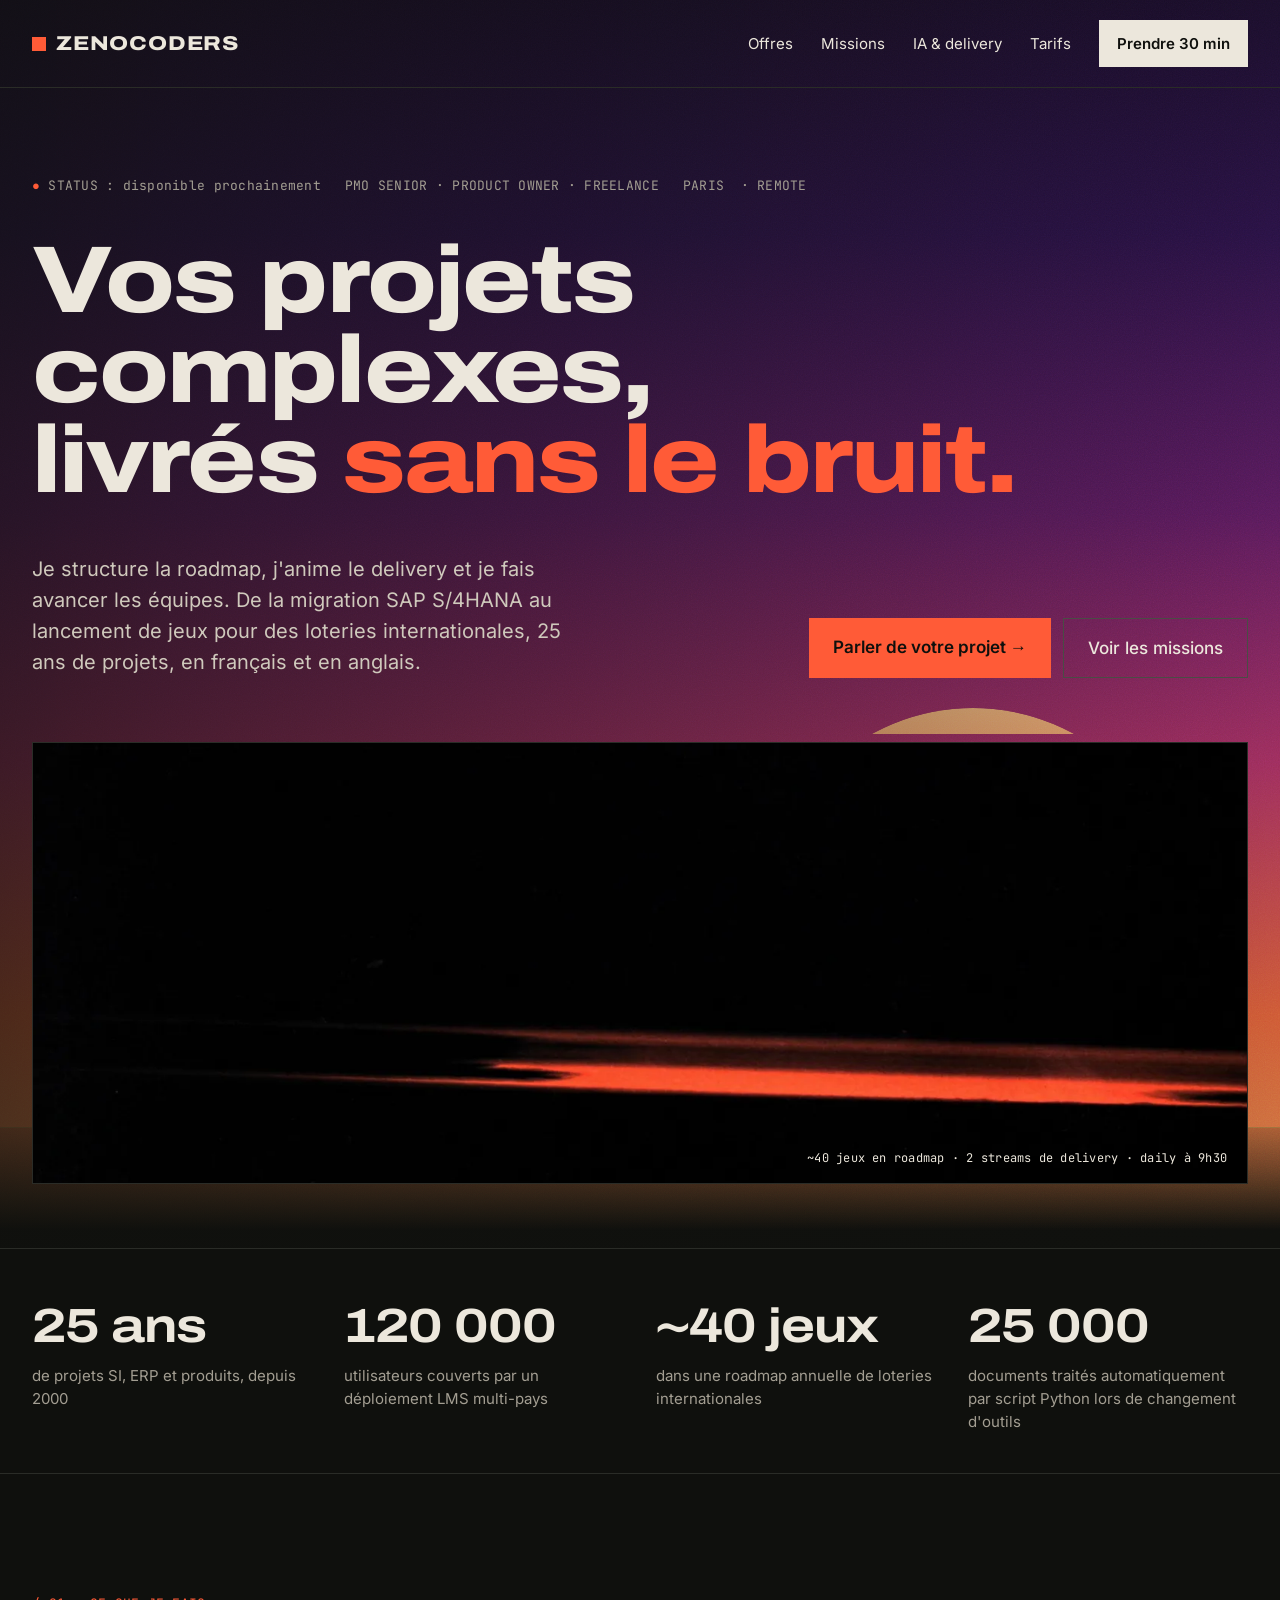
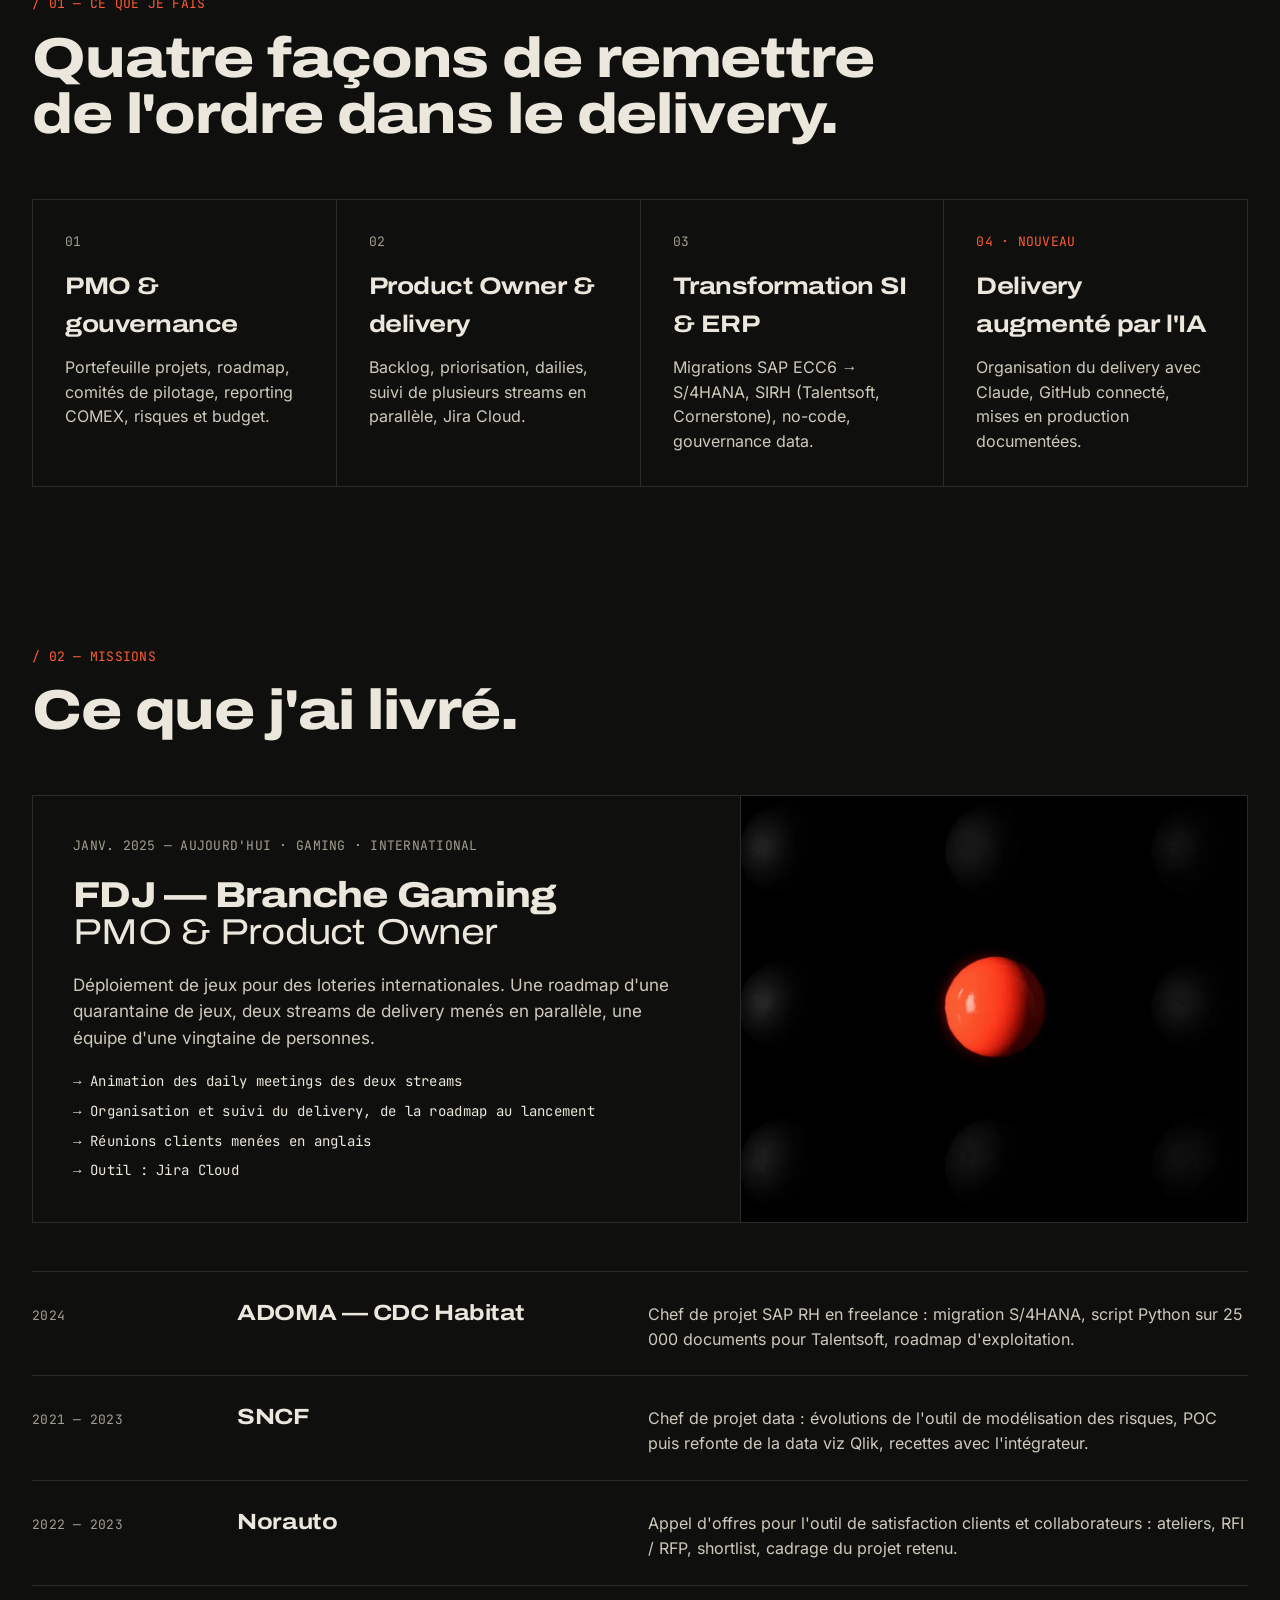
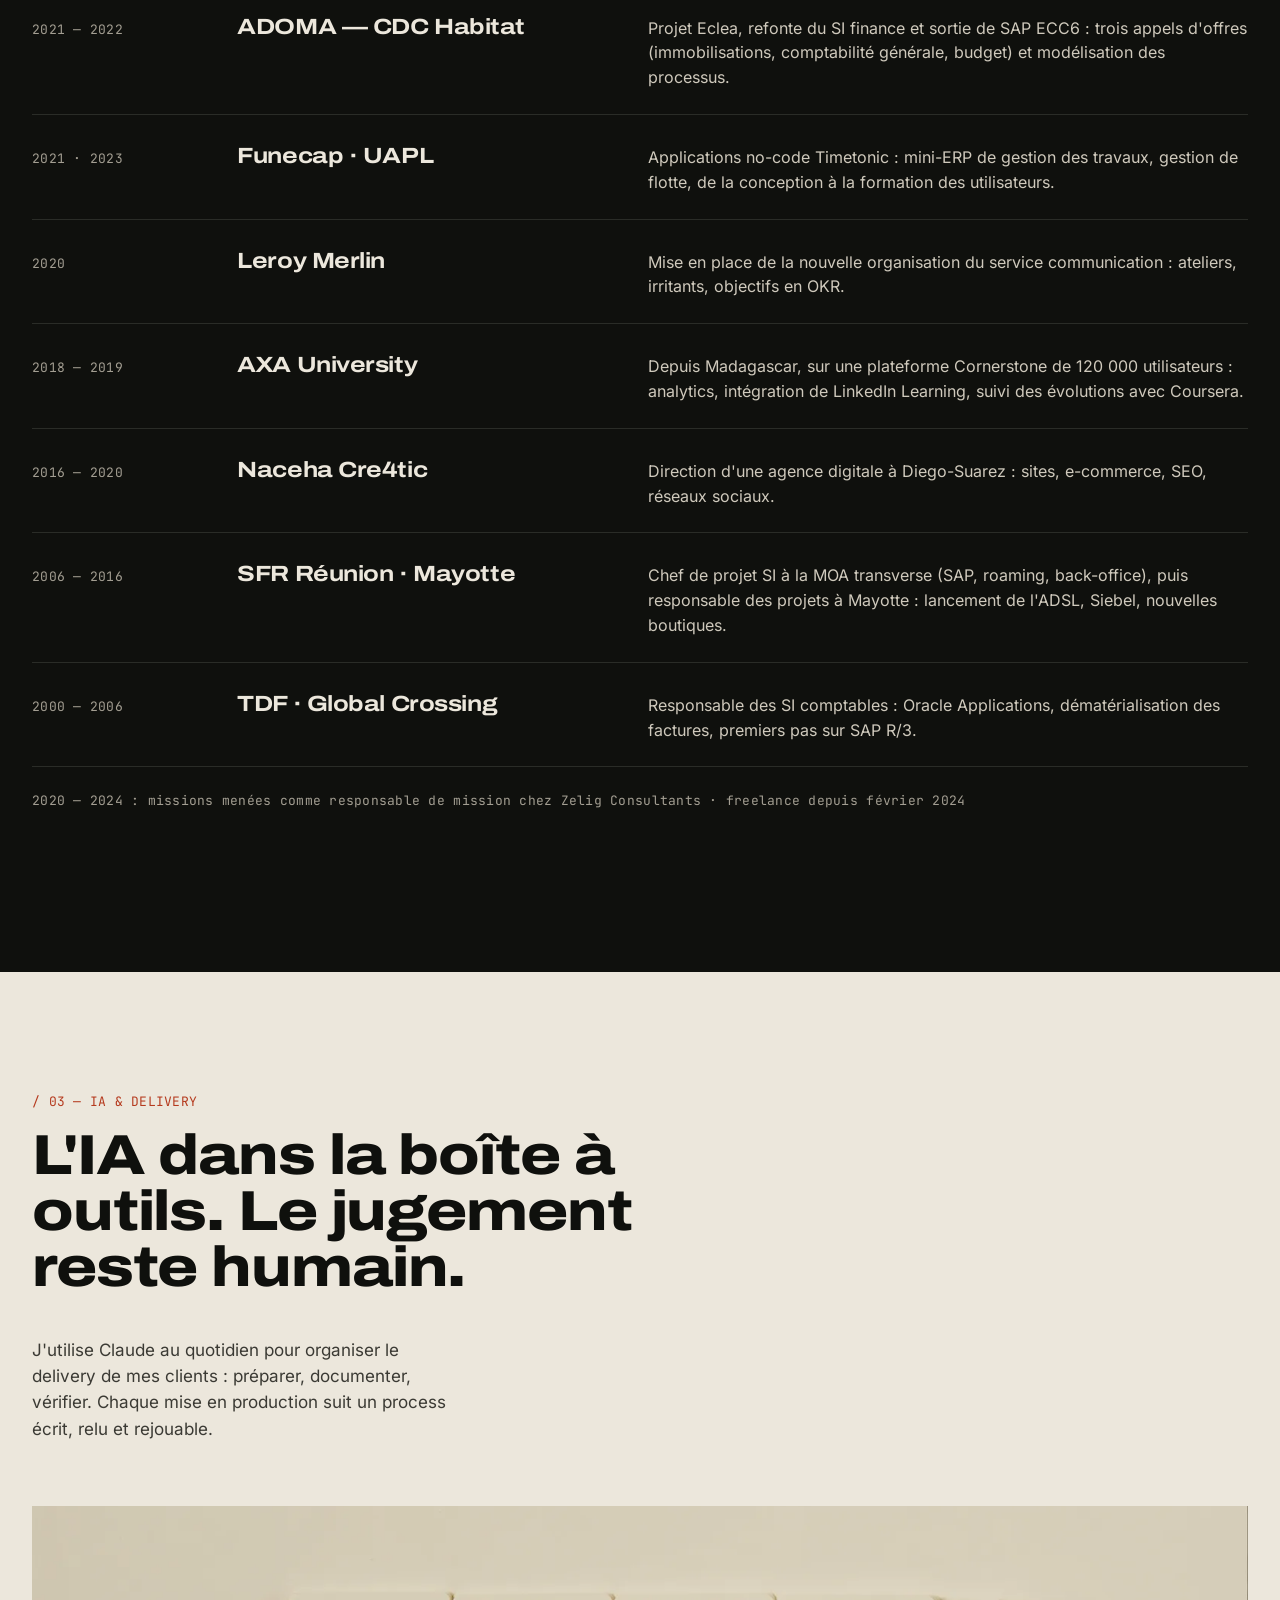
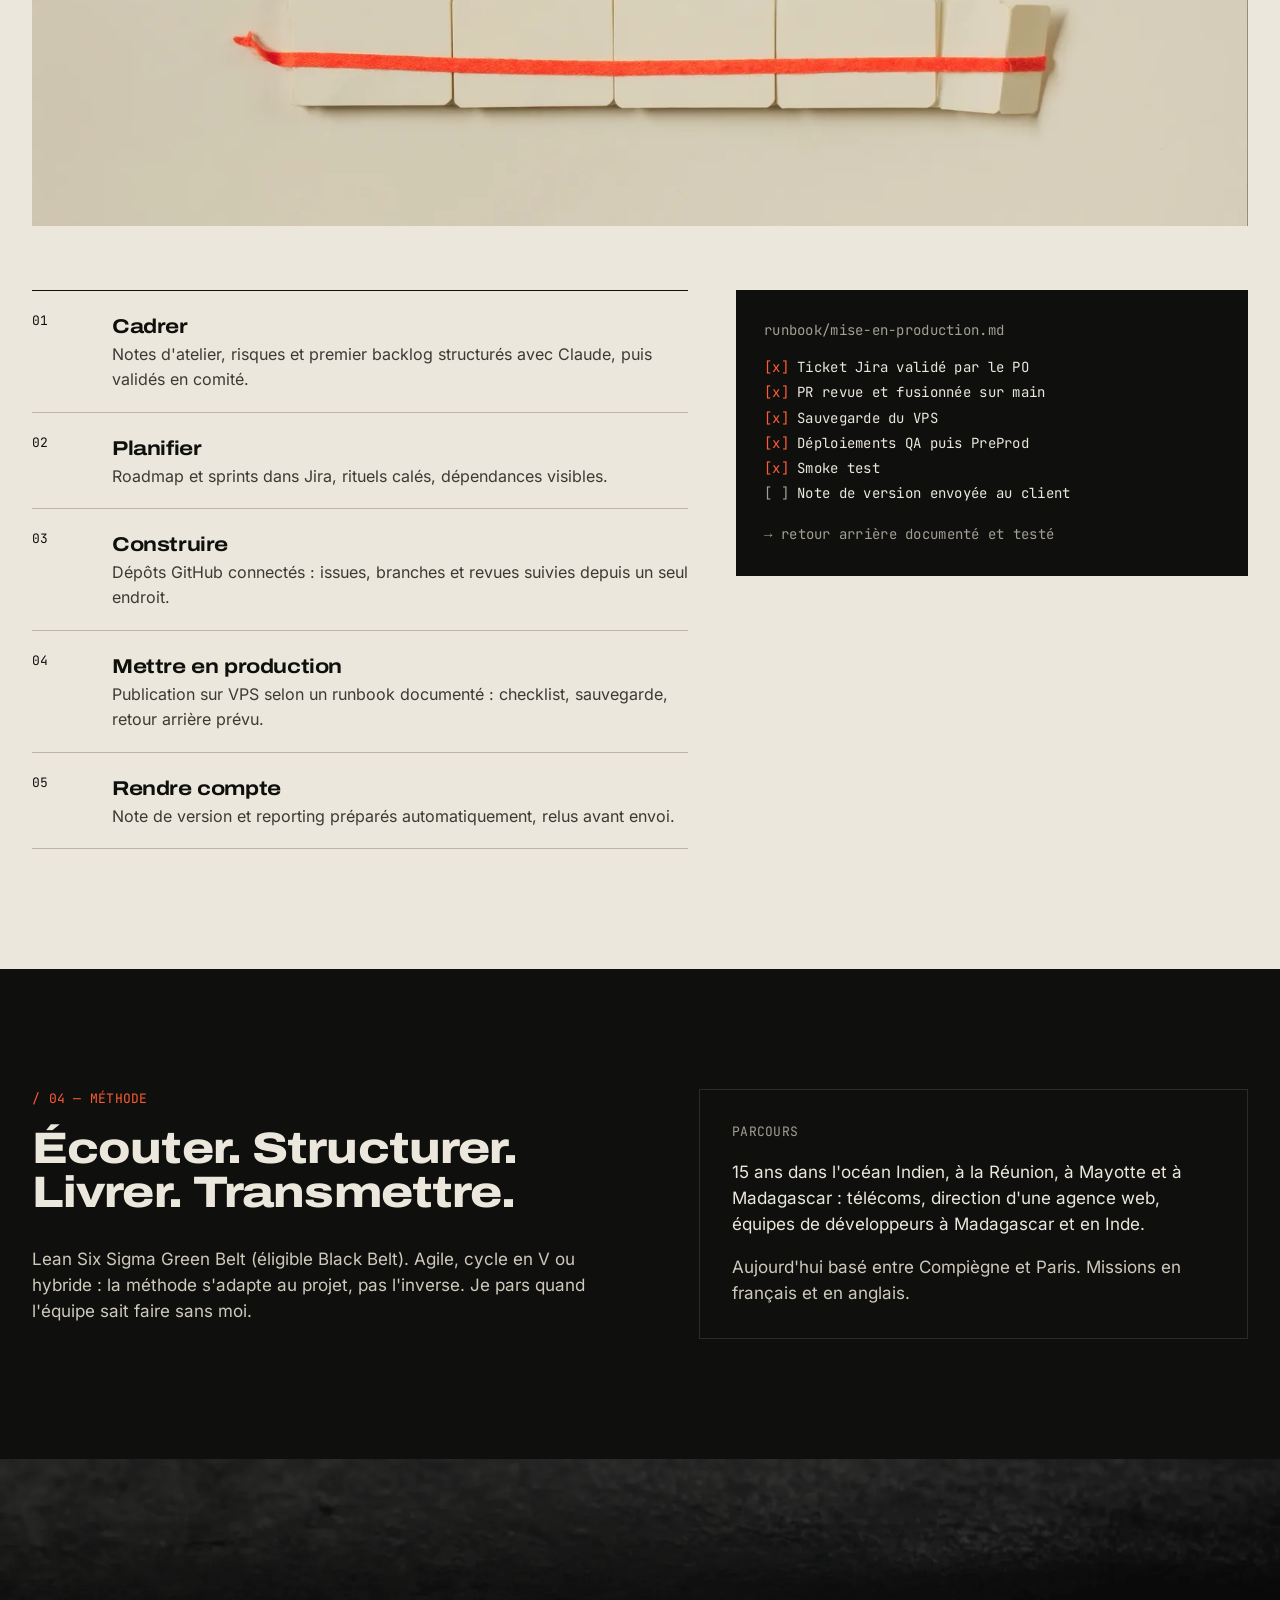
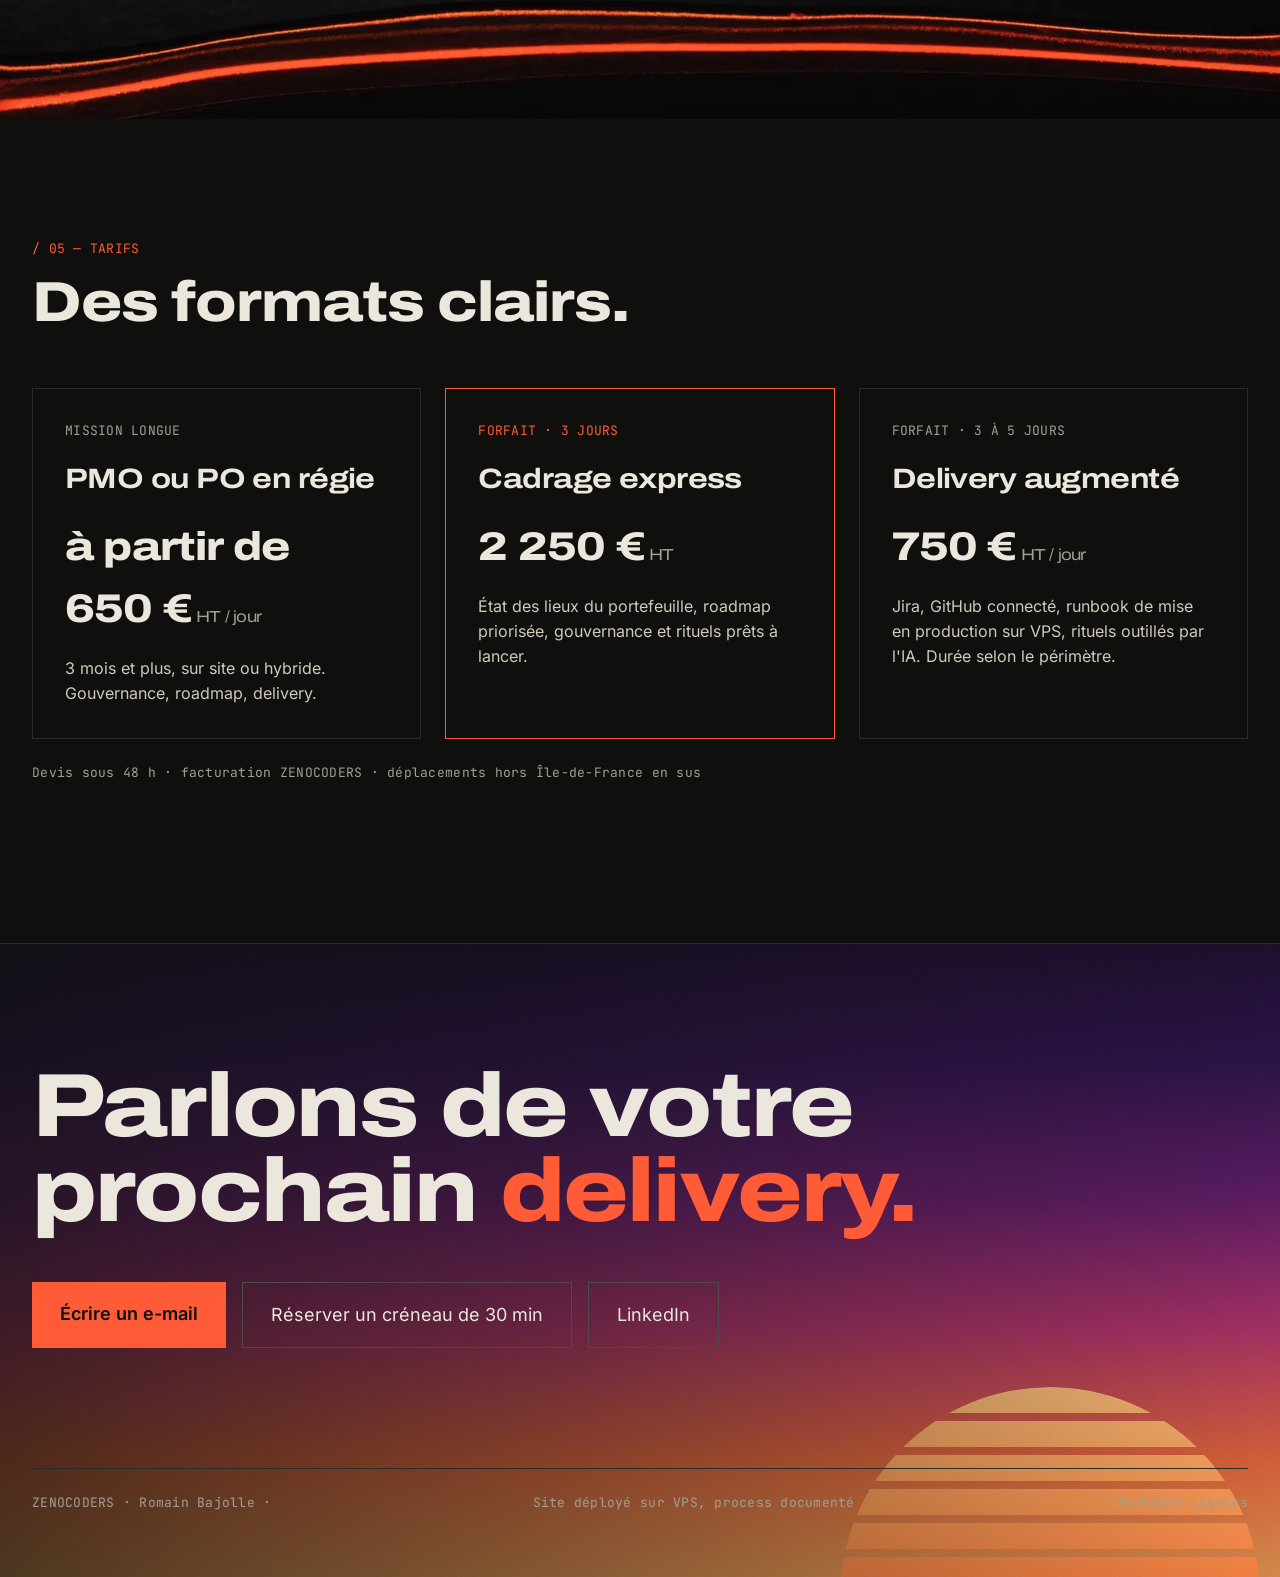
==== commit 110619ef: "Fond paramétrable « Vice · crépuscule » sur l'ouverture et le contact Une seule ligne sur <html> règ" ====
--- a/public/index.html
+++ b/public/index.html
@@ -1,5 +1,9 @@
 <!doctype html>
-<html lang="fr">
+<!-- FOND DU SITE : seule ligne à modifier pour changer d'ambiance.
+     data-fond : encre | vice-crepuscule | vice-nuit | vice-aube
+     --fond-intensite : 0 à 1 (force du dégradé) · --fond-lisibilite : 0 à 1 (voile derrière le texte)
+     data-fond-anime : oui | non (dérive lente du fond et du soleil) -->
+<html lang="fr" data-fond="vice-crepuscule" data-fond-anime="oui" style="--fond-intensite: 0.8; --fond-lisibilite: 0.55">
 <head>
 <meta charset="utf-8">
 <meta name="viewport" content="width=device-width, initial-scale=1">
@@ -20,6 +24,8 @@
 <body>
 <div style="background: #0F100D; color: #ECE7DC; font-family: 'Inter', sans-serif; font-size: 17px; line-height: 1.55; min-height: 100vh">
 
+<div class="zone-fond zone-haut">
+<div class="fond" aria-hidden="true"><div class="fond-ciel"></div><div class="fond-soleil"></div><div class="fond-horizon"></div><svg class="fond-grain"><filter id="grain-haut"><feTurbulence type="fractalNoise" baseFrequency="0.85" numOctaves="2" stitchTiles="stitch"></feTurbulence></filter><rect width="100%" height="100%" filter="url(#grain-haut)"></rect></svg><div class="fond-voile"></div></div>
 <!-- NAV -->
 <header style="border-bottom: 1px solid #2A2C27">
 <nav style="max-width: 1280px; margin: 0 auto; padding: 20px 32px; display: flex; flex-wrap: wrap; align-items: center; justify-content: space-between; gap: 16px">
@@ -51,7 +57,8 @@
 <video preload="auto" src="assets/media/hero-loop.mp4" poster="assets/media/hero-poster.webp" autoplay muted loop playsinline webkit-playsinline disablepictureinpicture aria-hidden="true" style="position: absolute; inset: 0; width: 100%; height: 100%; object-fit: cover"></video>
 <div class="m" style="position: absolute; right: 20px; bottom: 16px; font-size: 12px; color: #ECE7DC">~40 jeux en roadmap · 2 streams de delivery · daily à 9h30</div>
 </div>
-</section><section style="border-top: 1px solid #2A2C27; border-bottom: 1px solid #2A2C27">
+</section>
+</div><section style="border-top: 1px solid #2A2C27; border-bottom: 1px solid #2A2C27">
 <div style="max-width: 1280px; margin: 0 auto; padding: 40px 32px; display: grid; grid-template-columns: repeat(auto-fit, minmax(220px, 1fr)); gap: 32px">
 <div><div class="d" style="font-size: 48px; font-weight: 700">25 ans</div><div style="color: #A39E92; font-size: 15px">de projets SI, ERP et produits, depuis 2000</div></div>
 <div><div class="d" style="font-size: 48px; font-weight: 700">120 000</div><div style="color: #A39E92; font-size: 15px">utilisateurs couverts par un déploiement LMS multi-pays</div></div>
@@ -225,7 +232,8 @@
 </section>
 
 <!-- CONTACT -->
-<section id="contact" style="border-top: 1px solid #2A2C27; margin-top: 120px">
+<section id="contact" class="zone-fond zone-bas" style="border-top: 1px solid #2A2C27; margin-top: 120px">
+<div class="fond" aria-hidden="true"><div class="fond-ciel"></div><div class="fond-soleil"></div><div class="fond-horizon"></div><svg class="fond-grain"><filter id="grain-bas"><feTurbulence type="fractalNoise" baseFrequency="0.85" numOctaves="2" stitchTiles="stitch"></feTurbulence></filter><rect width="100%" height="100%" filter="url(#grain-bas)"></rect></svg><div class="fond-voile"></div></div>
 <div class="sec" style="max-width: 1280px; margin: 0 auto; padding: 120px 32px 64px">
 <h2 class="d" style="margin: 0; font-size: clamp(44px, 7vw, 104px); line-height: 0.95; font-weight: 800">Parlons de votre<br>prochain <span style="color: #FF5B37">delivery.</span></h2>
 <div style="display: flex; flex-wrap: wrap; gap: 16px; margin-top: 48px">
--- a/public/styles.css
+++ b/public/styles.css
@@ -19,3 +19,26 @@
 .navl{display:none!important}
 .hv{height:240px!important}
 }
+
+/* ---------- Fond paramétrable (réglé par data-fond sur <html>) ---------- */
+html{--fond-intensite:.8;--fond-lisibilite:.55}
+html[data-fond="vice-crepuscule"]{--fond-ciel:linear-gradient(180deg,#160A26 0%,#2E1050 22%,#6A1B6E 42%,#C2336F 60%,#FF6A3D 78%,#FFB15C 100%);--fond-soleil:linear-gradient(180deg,#FFD27A 0%,#FF7A3D 45%,#E0338F 100%);--fond-soleil-force:.95;--fond-horizon:rgba(255,177,92,.6)}
+html[data-fond="vice-nuit"]{--fond-ciel:radial-gradient(70% 60% at 78% 92%,rgba(224,51,143,.85) 0%,rgba(224,51,143,0) 70%),radial-gradient(60% 50% at 20% 100%,rgba(46,196,199,.55) 0%,rgba(46,196,199,0) 70%),linear-gradient(180deg,#0B0618 0%,#1A0B2E 60%,#2B1240 100%);--fond-soleil:linear-gradient(180deg,#FF4FA3 0%,#7A2BC2 100%);--fond-soleil-force:.7;--fond-horizon:rgba(46,196,199,.6)}
+html[data-fond="vice-aube"]{--fond-ciel:linear-gradient(180deg,#2A1446 0%,#8A3C8F 35%,#F0727F 62%,#FFB38A 82%,#FFE1B0 100%);--fond-soleil:linear-gradient(180deg,#FFF0C9 0%,#FFB15C 60%,#FF6A3D 100%);--fond-soleil-force:.9;--fond-horizon:rgba(255,225,176,.7)}
+.zone-fond{position:relative;overflow:hidden;isolation:isolate}
+.zone-fond>:not(.fond){position:relative;z-index:1}
+.fond{position:absolute;inset:0;z-index:0;pointer-events:none;display:none}
+html[data-fond^="vice"] .fond{display:block}
+.fond-ciel{position:absolute;inset:-6%;background:var(--fond-ciel);opacity:var(--fond-intensite)}
+.fond-soleil{position:absolute;left:76%;bottom:120px;width:min(420px,60vw);aspect-ratio:1;border-radius:50%;transform:translate(-50%,0);background:var(--fond-soleil);opacity:calc(var(--fond-soleil-force) * var(--fond-intensite));-webkit-mask-image:repeating-linear-gradient(180deg,#000 0 26px,transparent 26px 34px);mask-image:repeating-linear-gradient(180deg,#000 0 26px,transparent 26px 34px)}
+.fond-horizon{position:absolute;left:0;right:0;bottom:0;height:120px;background:linear-gradient(180deg,rgba(15,16,13,.2),#0F100D 85%);border-top:1px solid var(--fond-horizon)}
+.fond-grain{position:absolute;inset:0;width:100%;height:100%;opacity:.16;mix-blend-mode:overlay}
+.fond-voile{position:absolute;inset:0;background:linear-gradient(90deg,rgba(15,16,13,calc(.35 + var(--fond-lisibilite) * .6)) 0%,rgba(15,16,13,calc(var(--fond-lisibilite) * .5)) 60%,rgba(15,16,13,0) 100%)}
+.zone-bas .fond-soleil{bottom:-230px;left:82%}
+.zone-bas .fond-horizon{display:none}
+@keyframes fond-derive{0%,100%{transform:translateY(0) scale(1)}50%{transform:translateY(-3%) scale(1.04)}}
+@keyframes fond-soleil{0%,100%{transform:translate(-50%,6%)}50%{transform:translate(-50%,0)}}
+html[data-fond-anime="oui"] .fond-ciel{animation:fond-derive 18s ease-in-out infinite}
+html[data-fond-anime="oui"] .fond-soleil{animation:fond-soleil 14s ease-in-out infinite}
+@media (prefers-reduced-motion:reduce){.fond-ciel,.fond-soleil{animation:none!important}}
+@media (max-width:720px){.fond-soleil{left:70%;bottom:60px}.zone-bas .fond-soleil{bottom:-80px}}
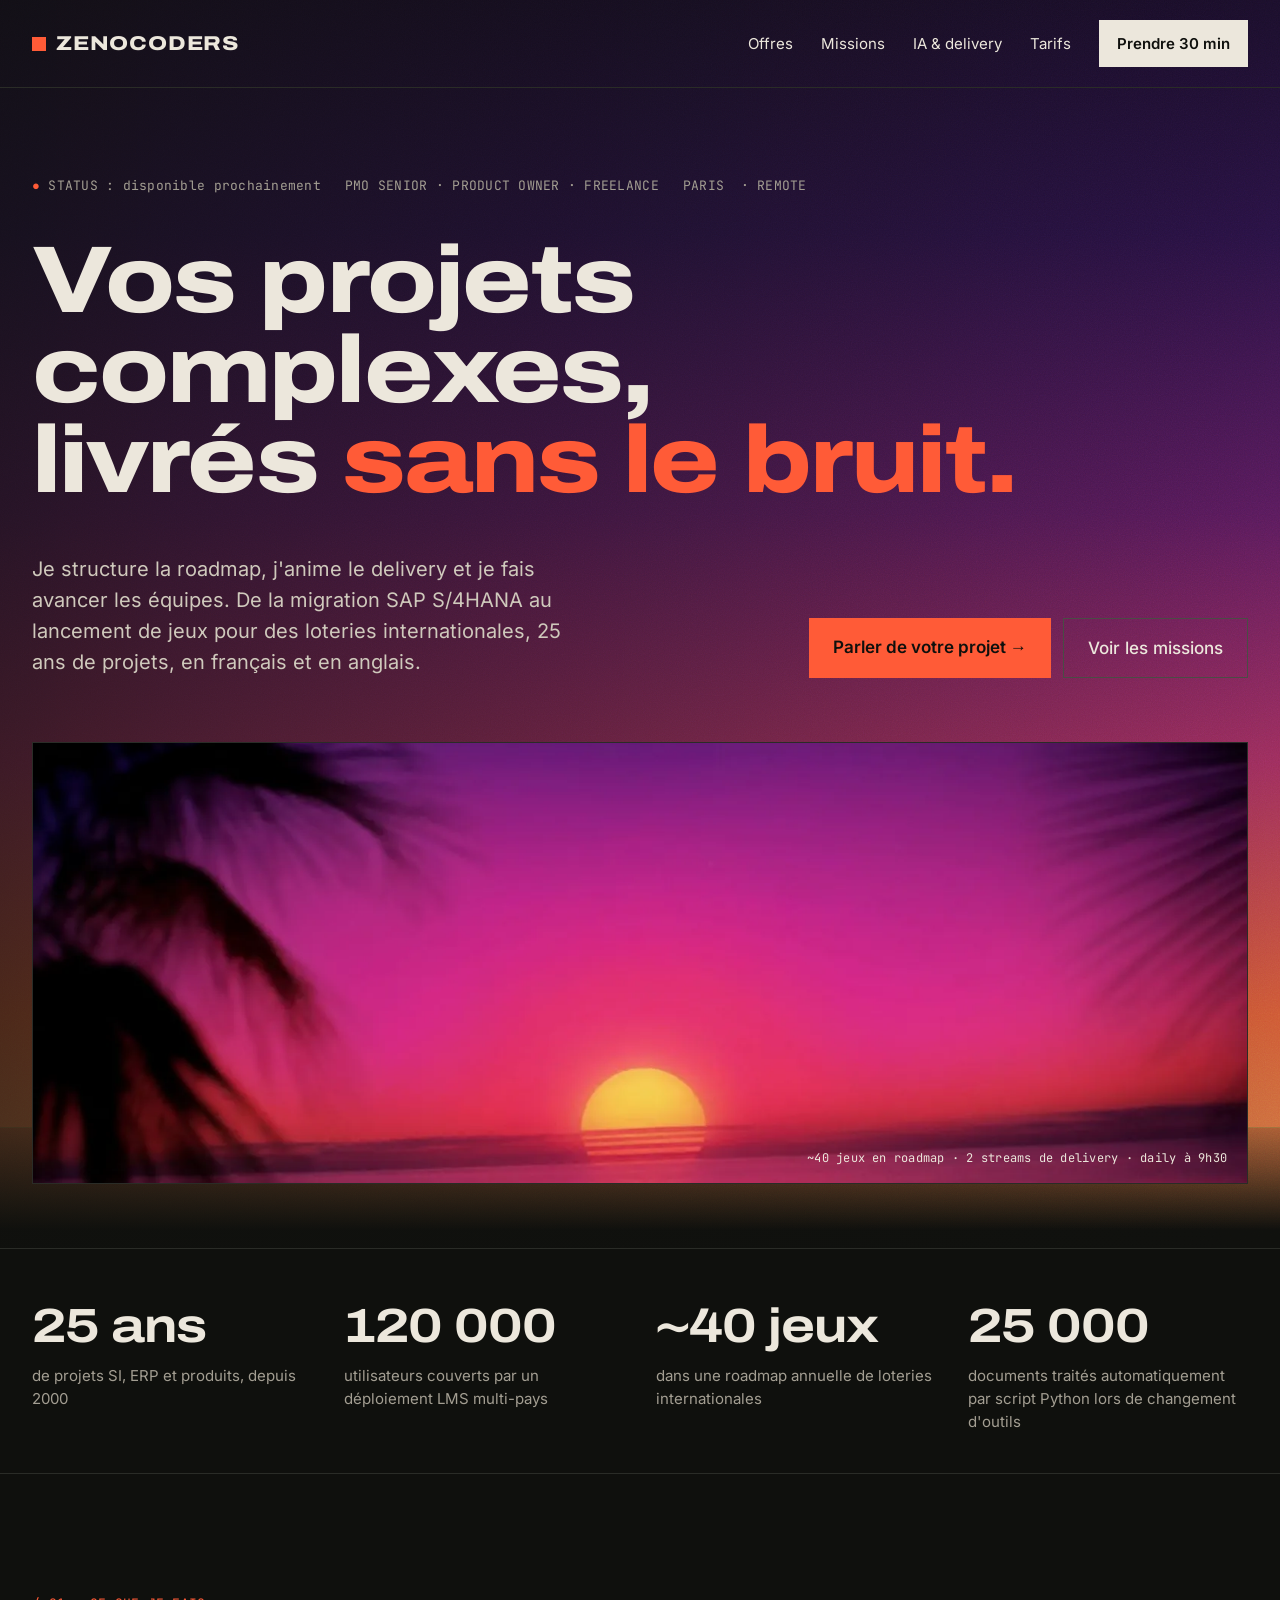
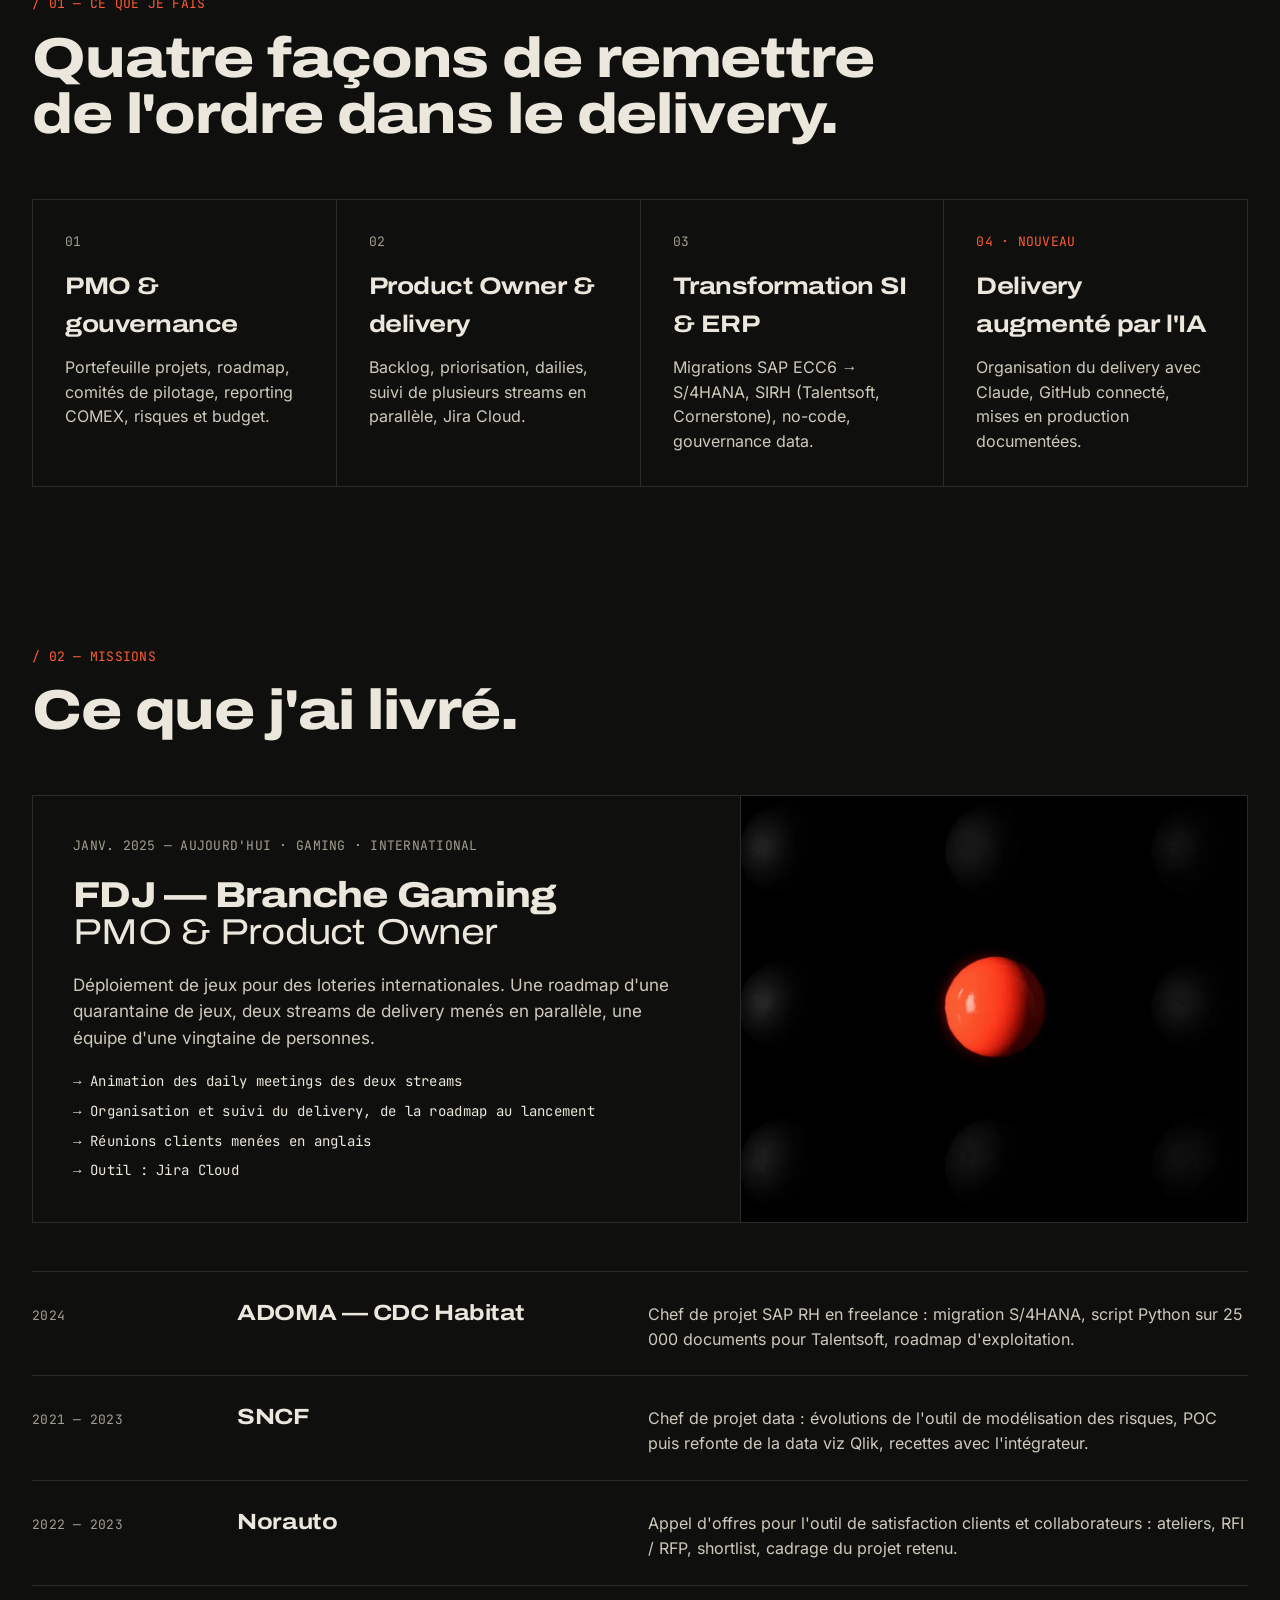
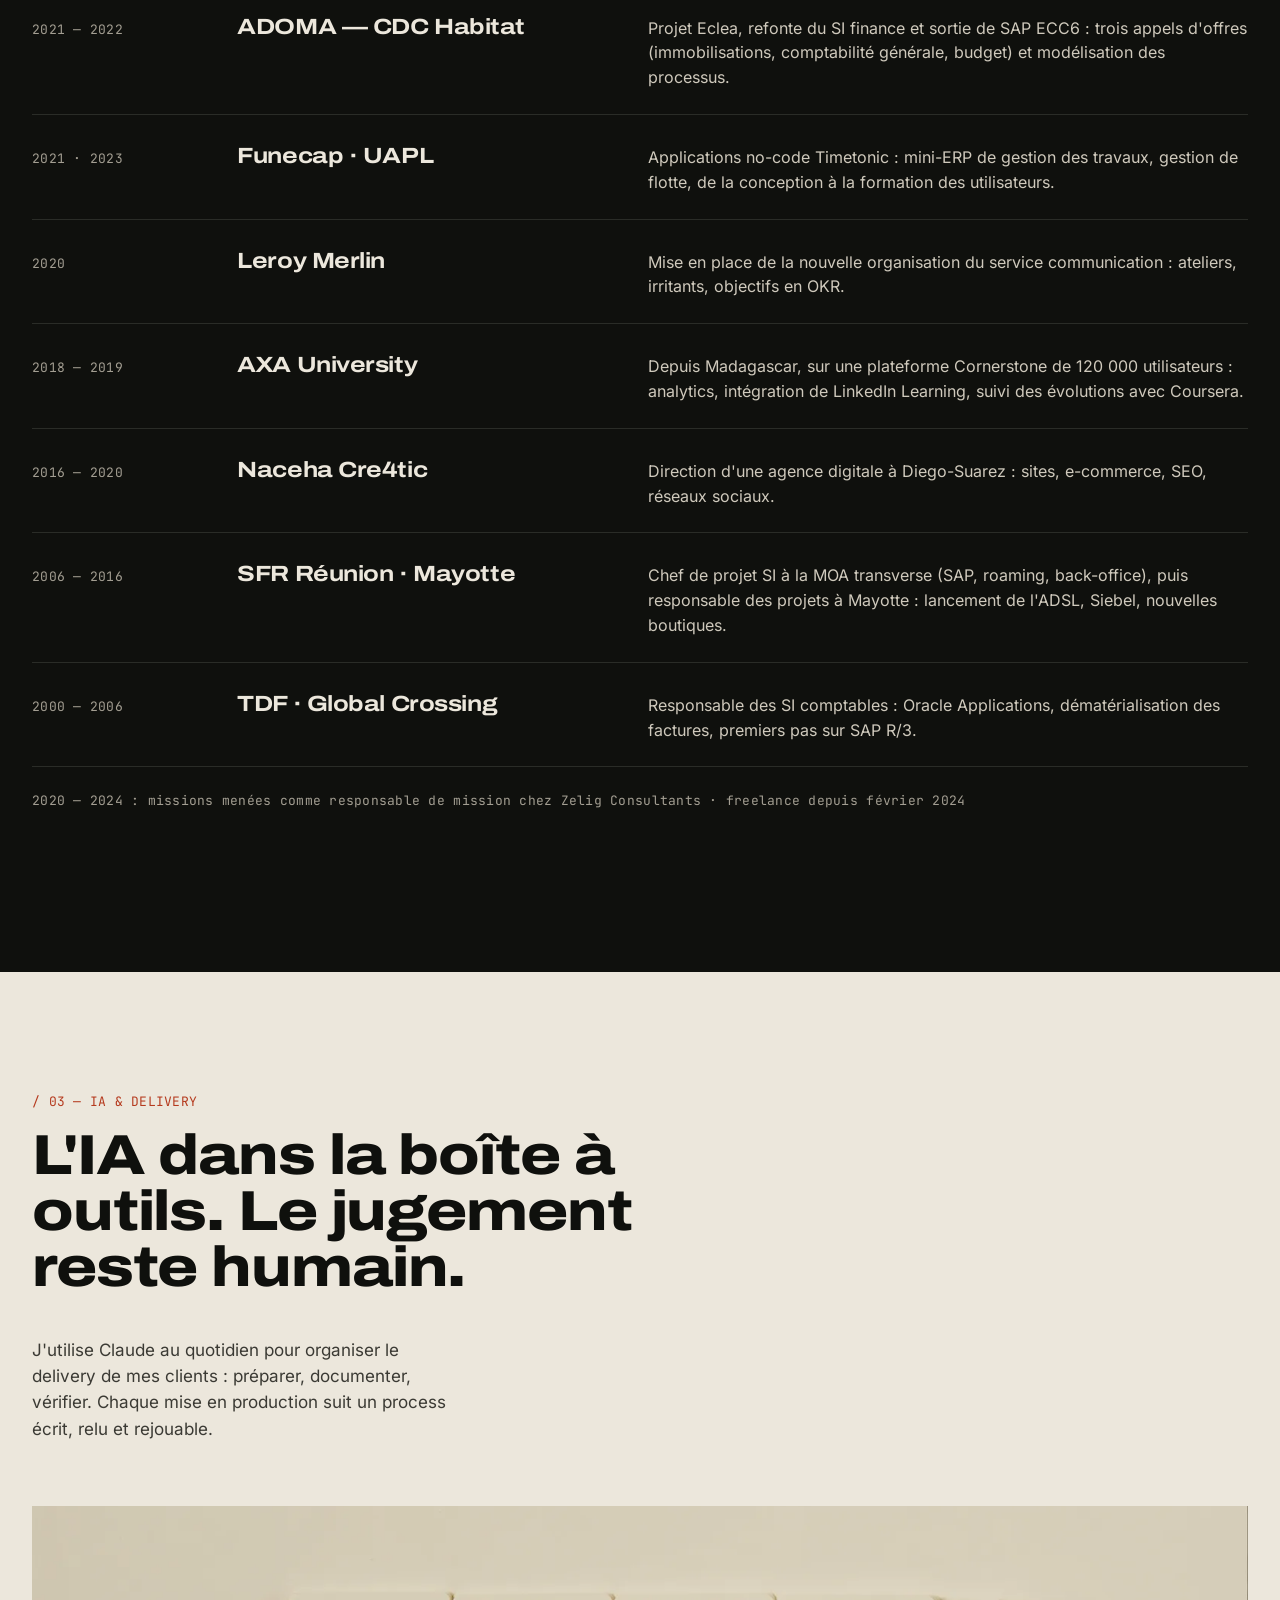
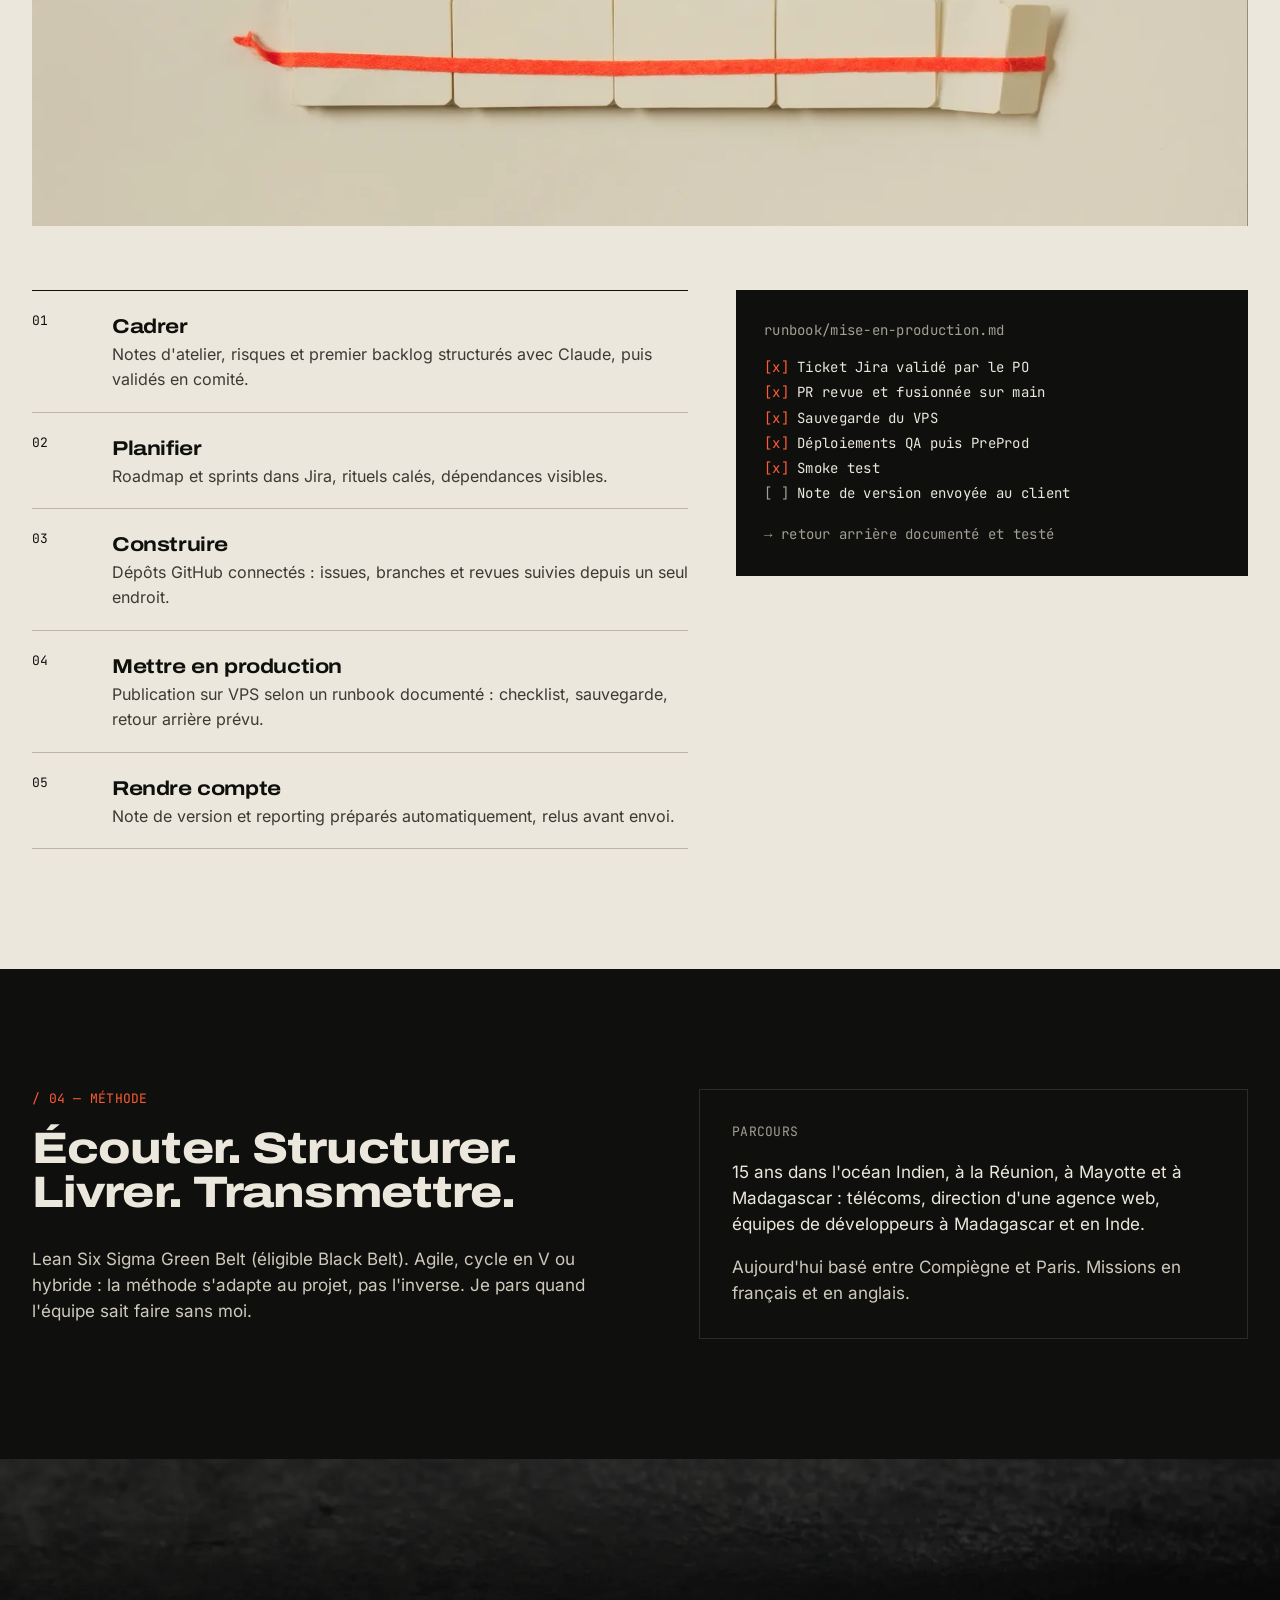
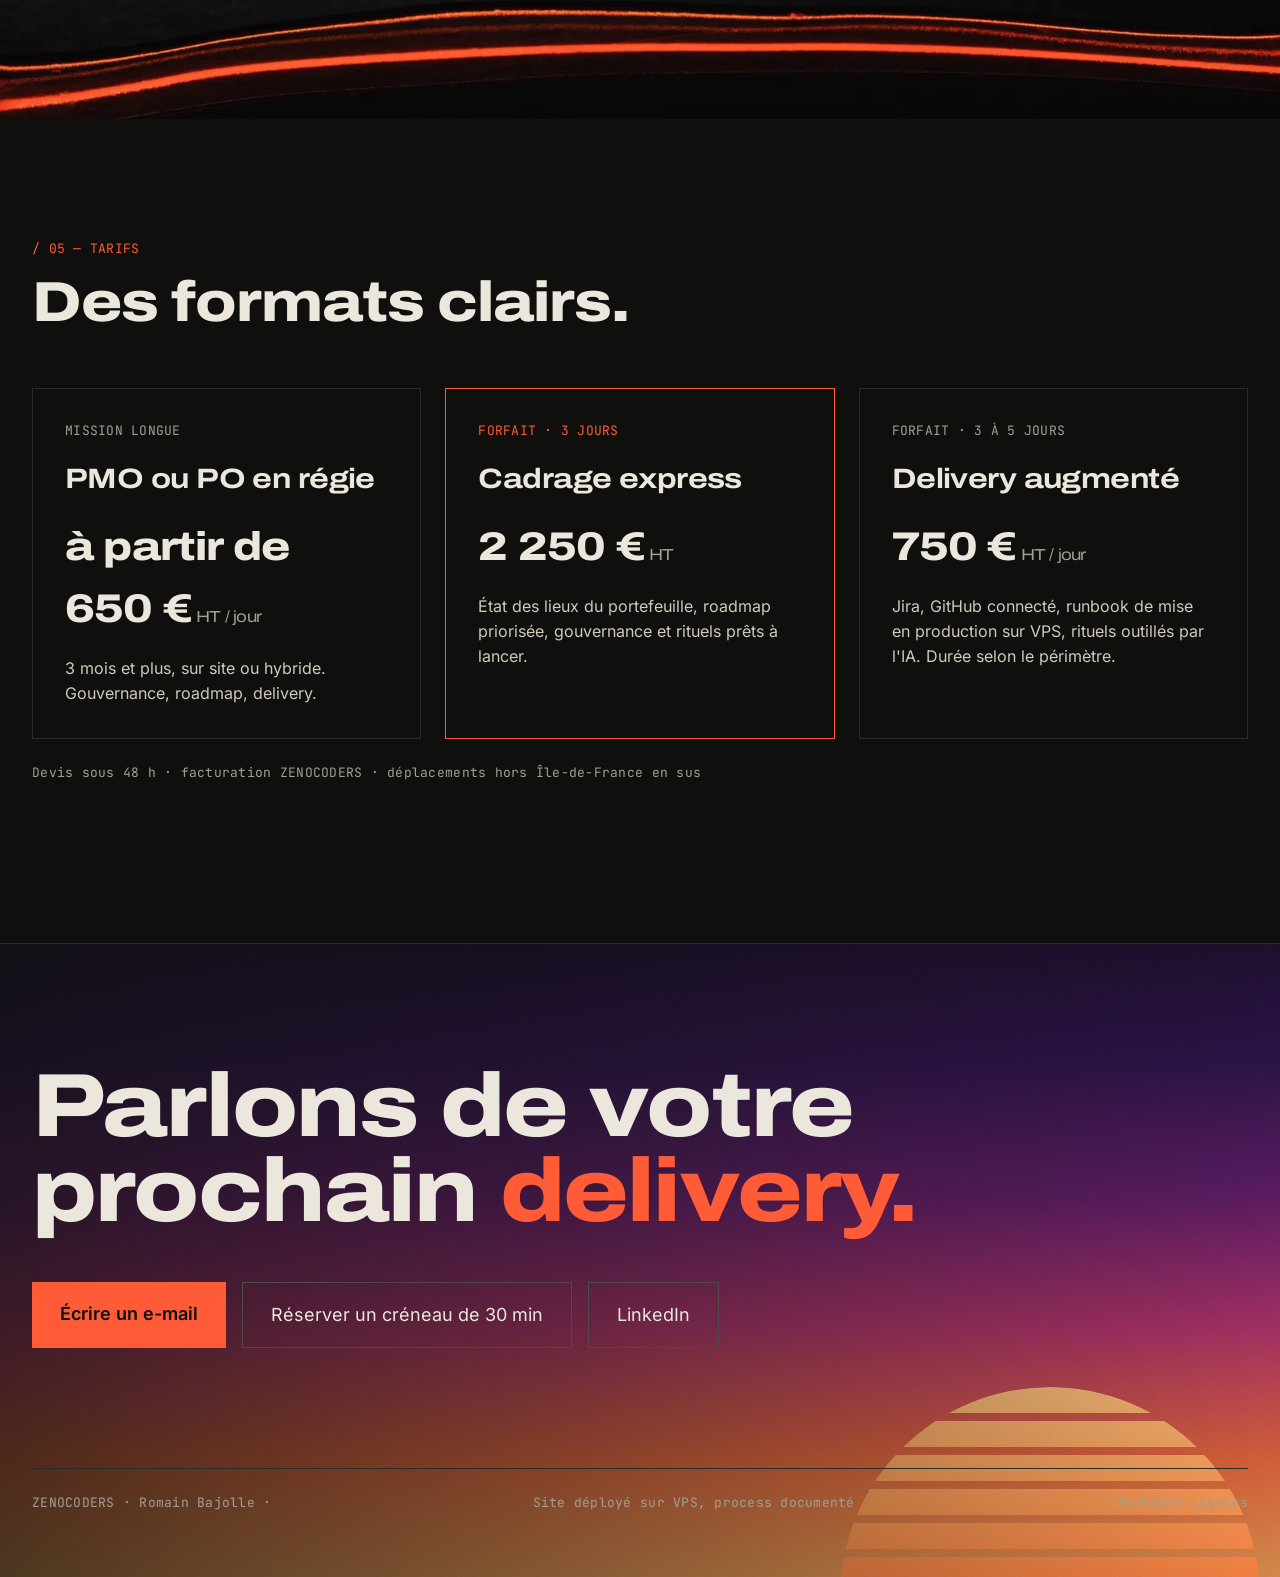
==== commit 80f60127: "Vidéo néon dans l'ouverture, liée au réglage du fond La vidéo à l'encre reste utilisée quand data-fo" ====
--- a/public/index.html
+++ b/public/index.html
@@ -15,7 +15,7 @@
 <meta property="og:title" content="ZENOCODERS — Vos projets complexes, livrés sans le bruit">
 <meta property="og:description" content="PMO Senior &amp; Product Owner freelance. Roadmap, gouvernance, delivery augmenté par l'IA.">
 <meta property="og:url" content="https://zenocoders.com/">
-<meta property="og:image" content="https://zenocoders.com/assets/media/hero-poster.webp">
+<meta property="og:image" content="https://zenocoders.com/assets/media/hero-vice-poster.webp">
 <link rel="icon" href="favicon.svg" type="image/svg+xml">
 <link rel="preload" href="assets/fonts/archivo-var.woff2" as="font" type="font/woff2" crossorigin>
 <link rel="stylesheet" href="styles.css">
@@ -54,7 +54,7 @@
 
 <!-- Hero visual: video placeholder + roadmap overlay -->
 <div class="hv" style="margin-top: 64px; position: relative; height: 440px; background: #181A16; border: 1px solid #2A2C27; overflow: hidden">
-<video preload="auto" src="assets/media/hero-loop.mp4" poster="assets/media/hero-poster.webp" autoplay muted loop playsinline webkit-playsinline disablepictureinpicture aria-hidden="true" style="position: absolute; inset: 0; width: 100%; height: 100%; object-fit: cover"></video>
+<video preload="auto" src="assets/media/hero-vice.mp4" poster="assets/media/hero-vice-poster.webp" data-encre-src="assets/media/hero-loop.mp4" data-encre-poster="assets/media/hero-poster.webp" autoplay muted loop playsinline webkit-playsinline disablepictureinpicture aria-hidden="true" style="position: absolute; inset: 0; width: 100%; height: 100%; object-fit: cover"></video>
 <div class="m" style="position: absolute; right: 20px; bottom: 16px; font-size: 12px; color: #ECE7DC">~40 jeux en roadmap · 2 streams de delivery · daily à 9h30</div>
 </div>
 </section>
--- a/public/styles.css
+++ b/public/styles.css
@@ -42,3 +42,4 @@
 html[data-fond-anime="oui"] .fond-soleil{animation:fond-soleil 14s ease-in-out infinite}
 @media (prefers-reduced-motion:reduce){.fond-ciel,.fond-soleil{animation:none!important}}
 @media (max-width:720px){.fond-soleil{left:70%;bottom:60px}.zone-bas .fond-soleil{bottom:-80px}}
+.zone-haut .fond-soleil{display:none} /* la vidéo néon a déjà son soleil */
